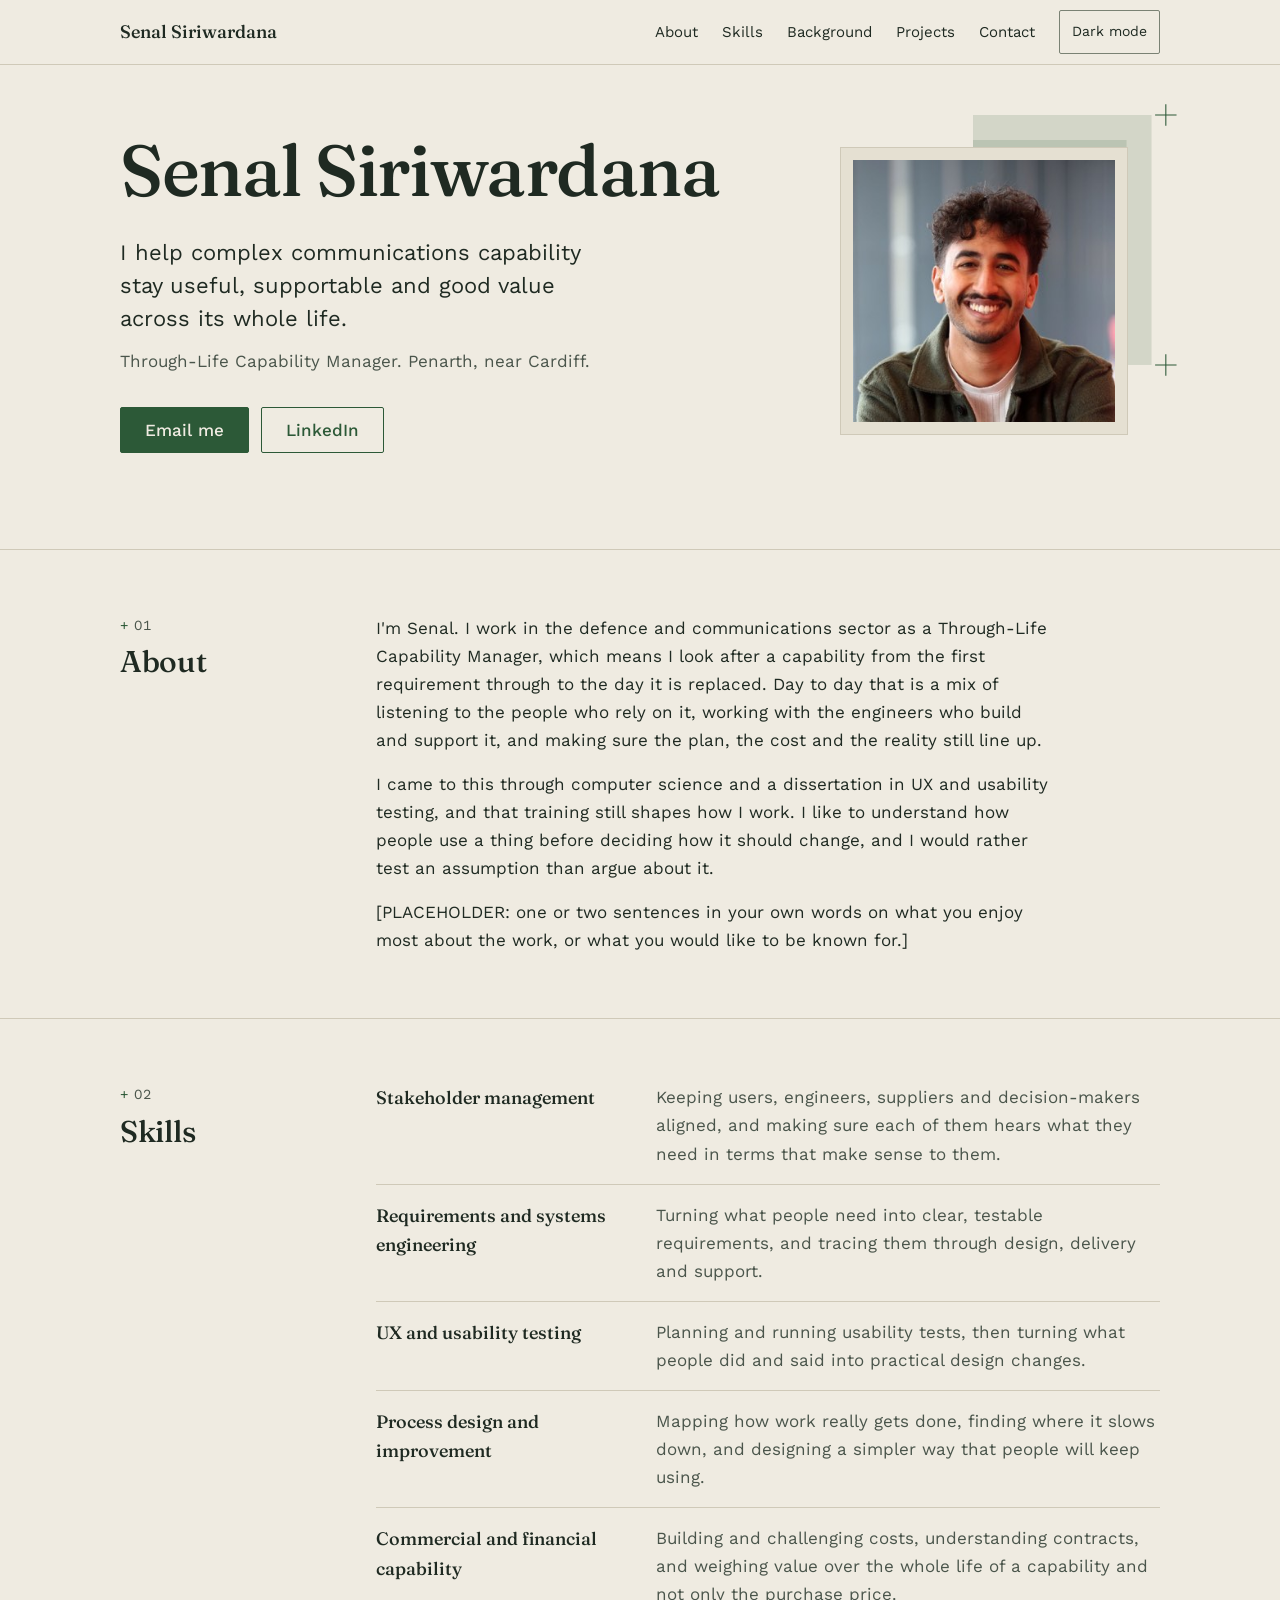
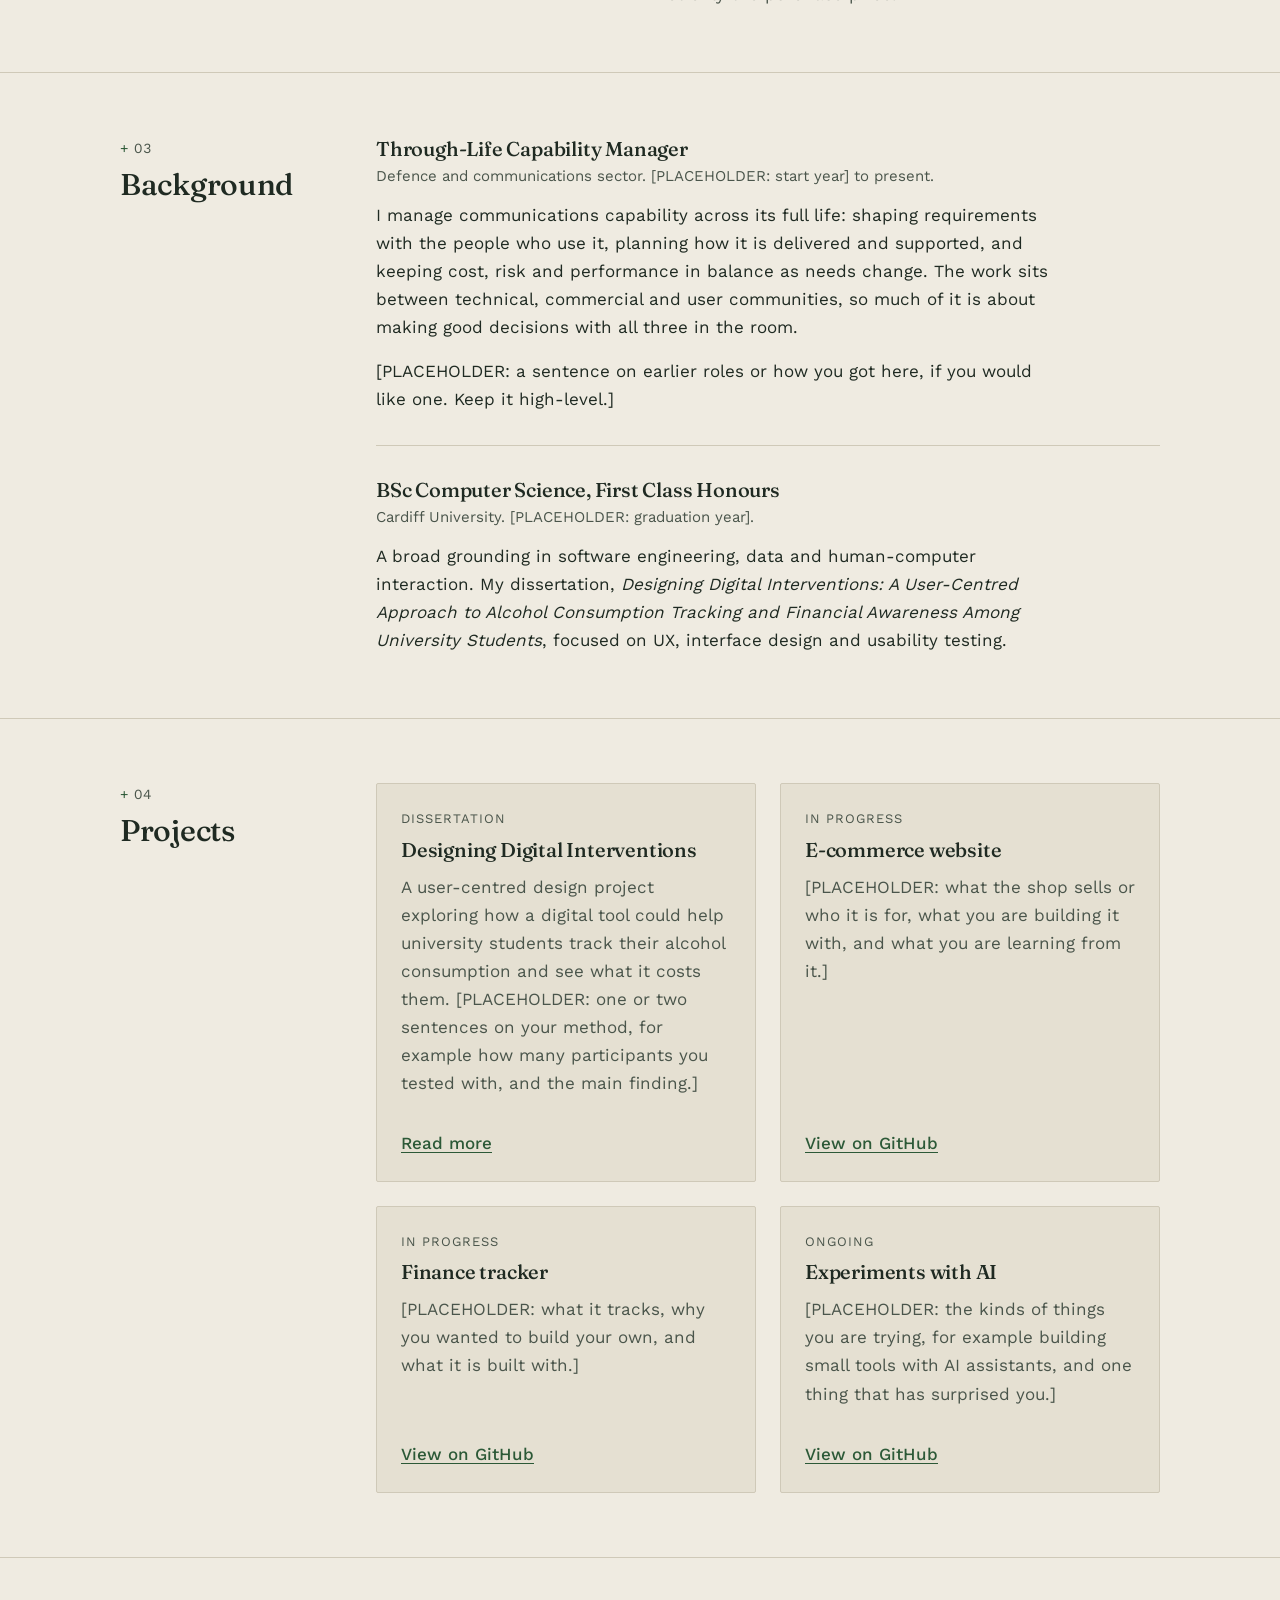
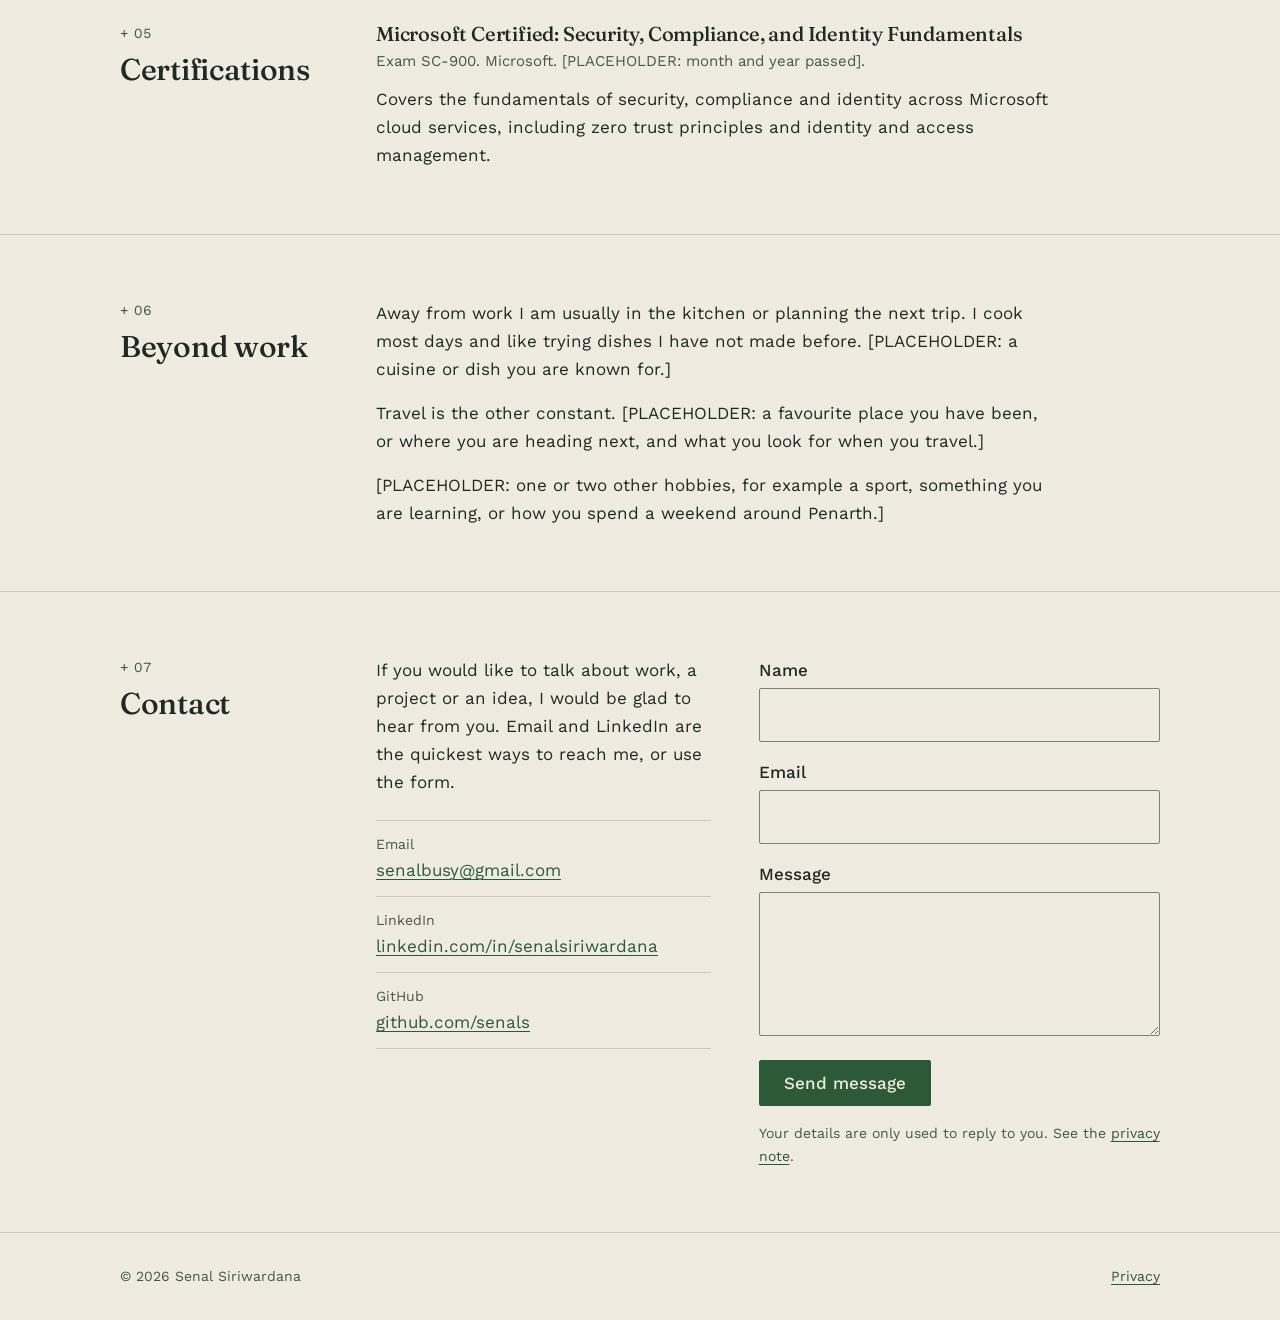
==== index.html @ 8f9eaebc "Build portfolio site Single-page site in plain HTML, CSS and vanilla JS: hero, about, skills, backgr" ====
<!doctype html>
<html lang="en-GB">
<head>
  <meta charset="utf-8">
  <meta name="viewport" content="width=device-width, initial-scale=1">

  <!-- CONTACT DETAILS (name, email, LinkedIn, GitHub) live in config.js. Edit them there. -->
  <script src="config.js" defer></script>
  <script src="theme.js"></script>

  <title>Senal Siriwardana | Capability manager, Cardiff</title>
  <meta name="description" content="Senal Siriwardana is a Through-Life Capability Manager based in Penarth, near Cardiff, with a background in computer science and UX research.">
  <link rel="canonical" href="https://senalsiriwardana.co.uk/">

  <!-- Social sharing -->
  <meta property="og:type" content="website">
  <meta property="og:site_name" content="Senal Siriwardana">
  <meta property="og:title" content="Senal Siriwardana">
  <meta property="og:description" content="Through-Life Capability Manager based in Penarth, near Cardiff, with a background in computer science and UX research.">
  <meta property="og:url" content="https://senalsiriwardana.co.uk/">
  <meta property="og:image" content="https://senalsiriwardana.co.uk/assets/img/og.png">
  <meta property="og:image:width" content="1200">
  <meta property="og:image:height" content="630">
  <meta property="og:image:alt" content="Senal Siriwardana, Through-Life Capability Manager, Penarth, Wales">
  <meta property="og:locale" content="en_GB">
  <meta name="twitter:card" content="summary_large_image">

  <link rel="icon" href="favicon.svg" type="image/svg+xml">
  <link rel="apple-touch-icon" href="assets/img/apple-touch-icon.png">
  <meta name="theme-color" content="#EFEBE1" media="(prefers-color-scheme: light)">
  <meta name="theme-color" content="#121A14" media="(prefers-color-scheme: dark)">

  <link rel="preload" href="assets/fonts/fraunces.woff2" as="font" type="font/woff2" crossorigin>
  <link rel="stylesheet" href="styles.css">

  <!-- ==========================================================
       ANALYTICS: GoatCounter (cookieless, no consent banner needed)
       To switch on: create a site at goatcounter.com, replace
       YOURCODE below with your code, then remove the comment
       markers around the script tag.

  <script data-goatcounter="https://YOURCODE.goatcounter.com/count" async src="https://gc.zgo.at/count.js"></script>

       ========================================================== -->
</head>
<body>
  <a class="skip-link" href="#main">Skip to content</a>

  <header class="site-header">
    <div class="wrap">
      <a class="wordmark" href="#top" data-site="name" data-site-text>Senal Siriwardana</a>
      <nav class="site-nav" aria-label="Main">
        <ul>
          <li><a href="#about">About</a></li>
          <li><a href="#skills">Skills</a></li>
          <li><a href="#background">Background</a></li>
          <li><a href="#projects">Projects</a></li>
          <li class="nav-keep"><a href="#contact">Contact</a></li>
        </ul>
        <button class="theme-toggle" type="button" data-theme-toggle hidden>Dark mode</button>
      </nav>
    </div>
  </header>

  <main id="main">

    <!-- ============ 1. HERO ============ -->
    <section class="hero" id="top">
      <div class="wrap">
        <div>
          <h1>Senal Siriwardana</h1>
          <p class="hero-lede">I help complex communications capability stay useful, supportable and good value across its whole life.</p>
          <p class="hero-place">Through-Life Capability Manager. Penarth, near Cardiff.</p>
          <div class="actions">
            <a class="button" href="mailto:senalbusy@gmail.com" data-site="email">Email me</a>
            <a class="button button-outline" href="https://www.linkedin.com/in/senalsiriwardana/" data-site="linkedin" rel="noopener">LinkedIn</a>
          </div>
        </div>

        <figure class="plate">
          <svg class="plate-art" viewBox="0 0 100 140" aria-hidden="true" focusable="false">
            <rect x="0" y="0" width="100" height="140" fill="currentColor" opacity=".14"/>
            <rect x="0" y="14" width="86" height="112" fill="currentColor" opacity=".14"/>
            <rect x="0" y="28" width="72" height="84" fill="currentColor" opacity=".14"/>
            <rect x="0" y="42" width="58" height="56" fill="currentColor" opacity=".14"/>
            <g stroke="currentColor" stroke-width="0.6" fill="none">
              <path d="M108 -6v12M102 0h12"/>
              <path d="M108 134v12M102 140h12"/>
            </g>
          </svg>
          <div class="plate-frame">
            <img
              src="assets/img/senal-640.jpg"
              srcset="assets/img/senal-320.jpg 320w, assets/img/senal-640.jpg 640w"
              sizes="(max-width: 44rem) 16rem, (max-width: 56rem) 36vw, 20rem"
              width="640" height="640"
              alt="Senal Siriwardana smiling, wearing a dark green jacket over a white top."
              fetchpriority="high">
          </div>
        </figure>
      </div>
    </section>

    <!-- ============ 2. ABOUT ============ -->
    <section class="section" id="about" aria-labelledby="about-title">
      <div class="wrap">
        <div>
          <span class="section-number" aria-hidden="true">01</span>
          <h2 id="about-title">About</h2>
        </div>
        <div>
          <p>I'm Senal. I work in the defence and communications sector as a Through-Life Capability Manager, which means I look after a capability from the first requirement through to the day it is replaced. Day to day that is a mix of listening to the people who rely on it, working with the engineers who build and support it, and making sure the plan, the cost and the reality still line up.</p>
          <p>I came to this through computer science and a dissertation in UX and usability testing, and that training still shapes how I work. I like to understand how people use a thing before deciding how it should change, and I would rather test an assumption than argue about it.</p>
          <p>[PLACEHOLDER: one or two sentences in your own words on what you enjoy most about the work, or what you would like to be known for.]</p>
        </div>
      </div>
    </section>

    <!-- ============ 3. SKILLS ============ -->
    <section class="section" id="skills" aria-labelledby="skills-title">
      <div class="wrap">
        <div>
          <span class="section-number" aria-hidden="true">02</span>
          <h2 id="skills-title">Skills</h2>
        </div>
        <dl class="skills">
          <div>
            <dt>Stakeholder management</dt>
            <dd>Keeping users, engineers, suppliers and decision-makers aligned, and making sure each of them hears what they need in terms that make sense to them.</dd>
          </div>
          <div>
            <dt>Requirements and systems engineering</dt>
            <dd>Turning what people need into clear, testable requirements, and tracing them through design, delivery and support.</dd>
          </div>
          <div>
            <dt>UX and usability testing</dt>
            <dd>Planning and running usability tests, then turning what people did and said into practical design changes.</dd>
          </div>
          <div>
            <dt>Process design and improvement</dt>
            <dd>Mapping how work really gets done, finding where it slows down, and designing a simpler way that people will keep using.</dd>
          </div>
          <div>
            <dt>Commercial and financial capability</dt>
            <dd>Building and challenging costs, understanding contracts, and weighing value over the whole life of a capability and not only the purchase price.</dd>
          </div>
        </dl>
      </div>
    </section>

    <!-- ============ 4. BACKGROUND ============ -->
    <section class="section" id="background" aria-labelledby="background-title">
      <div class="wrap">
        <div>
          <span class="section-number" aria-hidden="true">03</span>
          <h2 id="background-title">Background</h2>
        </div>
        <div>
          <article class="entry">
            <h3>Through-Life Capability Manager</h3>
            <p class="entry-meta">Defence and communications sector. [PLACEHOLDER: start year] to present.</p>
            <p>I manage communications capability across its full life: shaping requirements with the people who use it, planning how it is delivered and supported, and keeping cost, risk and performance in balance as needs change. The work sits between technical, commercial and user communities, so much of it is about making good decisions with all three in the room.</p>
            <p>[PLACEHOLDER: a sentence on earlier roles or how you got here, if you would like one. Keep it high-level.]</p>
          </article>

          <article class="entry">
            <h3>BSc Computer Science, First Class Honours</h3>
            <p class="entry-meta">Cardiff University. [PLACEHOLDER: graduation year].</p>
            <p>A broad grounding in software engineering, data and human-computer interaction. My dissertation, <cite>Designing Digital Interventions: A User-Centred Approach to Alcohol Consumption Tracking and Financial Awareness Among University Students</cite>, focused on UX, interface design and usability testing.</p>
          </article>
        </div>
      </div>
    </section>

    <!-- ============ 5. PROJECTS ============ -->
    <!-- Each card has a link marked PLACEHOLDER LINK. Replace the href, or delete the <a> line if there is nothing to link to yet. -->
    <section class="section" id="projects" aria-labelledby="projects-title">
      <div class="wrap">
        <div>
          <span class="section-number" aria-hidden="true">04</span>
          <h2 id="projects-title">Projects</h2>
        </div>
        <ul class="cards">
          <li>
            <article class="card">
              <p class="card-status">Dissertation</p>
              <h3>Designing Digital Interventions</h3>
              <p>A user-centred design project exploring how a digital tool could help university students track their alcohol consumption and see what it costs them. [PLACEHOLDER: one or two sentences on your method, for example how many participants you tested with, and the main finding.]</p>
              <!-- PLACEHOLDER LINK: replace href with a link to the write-up or PDF -->
              <a class="card-link" href="https://github.com/senals" rel="noopener">Read more</a>
            </article>
          </li>
          <li>
            <article class="card">
              <p class="card-status">In progress</p>
              <h3>E-commerce website</h3>
              <p>[PLACEHOLDER: what the shop sells or who it is for, what you are building it with, and what you are learning from it.]</p>
              <!-- PLACEHOLDER LINK: replace href with the repo or live site -->
              <a class="card-link" href="https://github.com/senals" rel="noopener">View on GitHub</a>
            </article>
          </li>
          <li>
            <article class="card">
              <p class="card-status">In progress</p>
              <h3>Finance tracker</h3>
              <p>[PLACEHOLDER: what it tracks, why you wanted to build your own, and what it is built with.]</p>
              <!-- PLACEHOLDER LINK: replace href with the repo or live site -->
              <a class="card-link" href="https://github.com/senals" rel="noopener">View on GitHub</a>
            </article>
          </li>
          <li>
            <article class="card">
              <p class="card-status">Ongoing</p>
              <h3>Experiments with AI</h3>
              <p>[PLACEHOLDER: the kinds of things you are trying, for example building small tools with AI assistants, and one thing that has surprised you.]</p>
              <!-- PLACEHOLDER LINK: replace href with a repo or write-up -->
              <a class="card-link" href="https://github.com/senals" rel="noopener">View on GitHub</a>
            </article>
          </li>
        </ul>
      </div>
    </section>

    <!-- ============ 6. CERTIFICATIONS ============ -->
    <section class="section" id="certifications" aria-labelledby="certifications-title">
      <div class="wrap">
        <div>
          <span class="section-number" aria-hidden="true">05</span>
          <h2 id="certifications-title">Certifications</h2>
        </div>
        <div>
          <article class="entry">
            <h3>Microsoft Certified: Security, Compliance, and Identity Fundamentals</h3>
            <p class="entry-meta">Exam SC-900. Microsoft. [PLACEHOLDER: month and year passed].</p>
            <p>Covers the fundamentals of security, compliance and identity across Microsoft cloud services, including zero trust principles and identity and access management.</p>
            <!-- PLACEHOLDER: add your Microsoft Learn credential link here if you want one, for example:
            <p><a href="https://learn.microsoft.com/..." rel="noopener">Verify this credential</a></p> -->
          </article>
        </div>
      </div>
    </section>

    <!-- ============ 7. BEYOND WORK ============ -->
    <section class="section" id="beyond" aria-labelledby="beyond-title">
      <div class="wrap">
        <div>
          <span class="section-number" aria-hidden="true">06</span>
          <h2 id="beyond-title">Beyond work</h2>
        </div>
        <div>
          <p>Away from work I am usually in the kitchen or planning the next trip. I cook most days and like trying dishes I have not made before. [PLACEHOLDER: a cuisine or dish you are known for.]</p>
          <p>Travel is the other constant. [PLACEHOLDER: a favourite place you have been, or where you are heading next, and what you look for when you travel.]</p>
          <p>[PLACEHOLDER: one or two other hobbies, for example a sport, something you are learning, or how you spend a weekend around Penarth.]</p>
        </div>
      </div>
    </section>

    <!-- ============ 8. CONTACT ============ -->
    <section class="section" id="contact" aria-labelledby="contact-title">
      <div class="wrap">
        <div>
          <span class="section-number" aria-hidden="true">07</span>
          <h2 id="contact-title">Contact</h2>
        </div>
        <div class="contact-grid">
          <div>
            <p>If you would like to talk about work, a project or an idea, I would be glad to hear from you. Email and LinkedIn are the quickest ways to reach me, or use the form.</p>
            <ul class="contact-list">
              <li><span>Email</span> <a href="mailto:senalbusy@gmail.com" data-site="email" data-site-text>senalbusy@gmail.com</a></li>
              <li><span>LinkedIn</span> <a href="https://www.linkedin.com/in/senalsiriwardana/" data-site="linkedin" data-site-text rel="noopener">linkedin.com/in/senalsiriwardana</a></li>
              <li><span>GitHub</span> <a href="https://github.com/senals" data-site="github" data-site-text rel="noopener">github.com/senals</a></li>
            </ul>
          </div>

          <!-- Netlify Forms: Netlify detects this form at deploy time. Keep the name, data-netlify and honeypot attributes. -->
          <form name="contact" method="POST" action="/thank-you.html" data-netlify="true" netlify-honeypot="bot-field">
            <input type="hidden" name="form-name" value="contact">
            <p class="hp">
              <label>Leave this field empty: <input name="bot-field" tabindex="-1" autocomplete="off"></label>
            </p>
            <div class="field">
              <label for="name">Name</label>
              <input id="name" name="name" type="text" autocomplete="name" required maxlength="100">
            </div>
            <div class="field">
              <label for="email">Email</label>
              <input id="email" name="email" type="email" autocomplete="email" required maxlength="200">
            </div>
            <div class="field">
              <label for="message">Message</label>
              <textarea id="message" name="message" required maxlength="4000"></textarea>
            </div>
            <button class="button" type="submit">Send message</button>
            <p class="small form-note">Your details are only used to reply to you. See the <a href="privacy.html">privacy note</a>.</p>
          </form>
        </div>
      </div>
    </section>

  </main>

  <footer class="site-footer">
    <div class="wrap">
      <p class="small">&copy; <span data-year>2026</span> <span data-site="name" data-site-text>Senal Siriwardana</span></p>
      <p class="small"><a href="privacy.html">Privacy</a></p>
    </div>
  </footer>

  <script src="main.js" defer></script>
</body>
</html>
---- styles.css ----
/* ==========================================================
   Senal Siriwardana: portfolio styles
   Contents: fonts, tokens (colours, spacing), base, layout,
   header, hero, sections, components, footer, simple pages
   ========================================================== */

/* ---------- Fonts (self-hosted, no third-party requests) ---------- */
@font-face {
  font-family: "Fraunces";
  src: url("assets/fonts/fraunces.woff2") format("woff2");
  font-weight: 100 900;
  font-style: normal;
  font-display: swap;
}
@font-face {
  font-family: "Work Sans";
  src: url("assets/fonts/worksans.woff2") format("woff2");
  font-weight: 100 900;
  font-style: normal;
  font-display: swap;
}

/* ---------- Tokens ---------- */
:root {
  /* Light theme: warm paper and deep green */
  --bg: #EFEBE1;
  --surface: #E5E0D2;
  --text: #1F2A22;
  --muted: #4A554B;
  --accent: #2C5937;
  --on-accent: #EFEBE1;
  --rule: #CFC9B8;
  --field-border: #7A8274;

  --font-display: "Fraunces", Georgia, "Times New Roman", serif;
  --font-body: "Work Sans", system-ui, -apple-system, "Segoe UI", sans-serif;

  /* One spacing scale, used everywhere */
  --space-1: 0.25rem;
  --space-2: 0.5rem;
  --space-3: 0.75rem;
  --space-4: 1rem;
  --space-5: 1.5rem;
  --space-6: 2rem;
  --space-7: 3rem;
  --space-8: 4rem;
  --space-9: 6rem;

  --radius: 2px;
  --page: 68rem;
  color-scheme: light;
}

/* Dark theme: deep grass green and off-white */
:root[data-theme="dark"] {
  --bg: #121A14;
  --surface: #1A251D;
  --text: #E8E4D8;
  --muted: #A9B3A6;
  --accent: #9CC29A;
  --on-accent: #121A14;
  --rule: #2E3B31;
  --field-border: #6F7C70;
  color-scheme: dark;
}

/* Same dark values for visitors without JavaScript */
@media (prefers-color-scheme: dark) {
  :root:not([data-theme]) {
    --bg: #121A14;
    --surface: #1A251D;
    --text: #E8E4D8;
    --muted: #A9B3A6;
    --accent: #9CC29A;
    --on-accent: #121A14;
    --rule: #2E3B31;
    --field-border: #6F7C70;
    color-scheme: dark;
  }
}

/* ---------- Base ---------- */
*, *::before, *::after { box-sizing: border-box; }

html { scroll-behavior: smooth; -webkit-text-size-adjust: 100%; }
@media (prefers-reduced-motion: reduce) {
  html { scroll-behavior: auto; }
  * { transition: none !important; }
}

body {
  margin: 0;
  background: var(--bg);
  color: var(--text);
  font-family: var(--font-body);
  font-size: 1.0625rem;
  line-height: 1.65;
}

h1, h2, h3 {
  font-family: var(--font-display);
  font-weight: 500;
  line-height: 1.15;
  margin: 0;
  letter-spacing: -0.01em;
}
h1 { font-size: clamp(2.5rem, 7vw, 4.5rem); letter-spacing: -0.02em; }
h2 { font-size: clamp(1.5rem, 3vw, 1.875rem); }
h3 { font-size: 1.25rem; }

p { margin: 0 0 var(--space-4); max-width: 62ch; }
p:last-child { margin-bottom: 0; }

a { color: var(--accent); text-underline-offset: 0.2em; text-decoration-thickness: 1px; }
a:hover { text-decoration-thickness: 2px; }

:focus-visible {
  outline: 2px solid var(--accent);
  outline-offset: 3px;
  border-radius: var(--radius);
}

img { max-width: 100%; height: auto; display: block; }

.wrap {
  width: 100%;
  max-width: var(--page);
  margin: 0 auto;
  padding: 0 var(--space-5);
}

.skip-link {
  position: absolute;
  left: var(--space-4);
  top: -4rem;
  background: var(--accent);
  color: var(--on-accent);
  padding: var(--space-2) var(--space-4);
  z-index: 10;
}
.skip-link:focus { top: var(--space-4); }

.visually-hidden {
  position: absolute;
  width: 1px; height: 1px;
  overflow: hidden;
  clip-path: inset(50%);
  white-space: nowrap;
}

.small { font-size: 0.875rem; color: var(--muted); }

/* ---------- Header ---------- */
.site-header { border-bottom: 1px solid var(--rule); }
.site-header .wrap {
  display: flex;
  align-items: center;
  justify-content: space-between;
  gap: var(--space-5);
  min-height: 4rem;
}
.wordmark {
  font-family: var(--font-display);
  font-size: 1.125rem;
  font-weight: 500;
  color: var(--text);
  text-decoration: none;
  white-space: nowrap;
}
.wordmark:hover { text-decoration: underline; }

.site-nav { display: flex; align-items: center; gap: var(--space-5); }
.site-nav ul {
  display: flex;
  gap: var(--space-5);
  list-style: none;
  margin: 0;
  padding: 0;
}
.site-nav a {
  color: var(--text);
  text-decoration: none;
  font-size: 0.9375rem;
  padding: var(--space-2) 0;
  display: inline-block;
}
.site-nav a:hover { color: var(--accent); text-decoration: underline; }

.theme-toggle {
  font: inherit;
  font-size: 0.875rem;
  color: var(--text);
  background: transparent;
  border: 1px solid var(--field-border);
  border-radius: var(--radius);
  padding: var(--space-2) var(--space-3);
  min-height: 2.75rem;
  cursor: pointer;
  white-space: nowrap;
}
.theme-toggle:hover { background: var(--text); color: var(--bg); border-color: var(--text); }

@media (max-width: 46rem) {
  .site-nav li:not(.nav-keep) { display: none; }
}
@media (max-width: 26rem) {
  .site-header .wrap { gap: var(--space-3); }
  .site-nav { gap: var(--space-4); }
  .site-nav ul { display: none; }
}

/* ---------- Hero ---------- */
.hero { padding: var(--space-8) 0 var(--space-9); }
.hero .wrap {
  display: grid;
  grid-template-columns: minmax(0, 1fr) min(20rem, 36vw);
  gap: var(--space-8);
  align-items: center;
}
.hero-lede {
  font-size: clamp(1.125rem, 2.2vw, 1.375rem);
  line-height: 1.5;
  margin: var(--space-5) 0 var(--space-3);
  max-width: 34ch;
}
.hero-place { color: var(--muted); margin-bottom: var(--space-6); }

.actions { display: flex; flex-wrap: wrap; gap: var(--space-3); }

.button {
  display: inline-flex;
  align-items: center;
  justify-content: center;
  min-height: 2.75rem;
  padding: var(--space-2) var(--space-5);
  font: inherit;
  font-weight: 500;
  text-decoration: none;
  border-radius: var(--radius);
  border: 1px solid var(--accent);
  background: var(--accent);
  color: var(--on-accent);
  cursor: pointer;
}
.button:hover { background: var(--text); border-color: var(--text); color: var(--bg); text-decoration: none; }
.button:active { transform: translateY(1px); }
.button-outline { background: transparent; color: var(--accent); }

/* Photo plate: framed print with stepped rectangles behind it */
.plate {
  position: relative;
  isolation: isolate;
  margin: 0 var(--space-6) 0 0;
}
.plate-frame {
  background: var(--surface);
  border: 1px solid var(--rule);
  padding: var(--space-3);
}
.plate img { width: 100%; aspect-ratio: 1 / 1; object-fit: cover; }
.plate-art {
  position: absolute;
  z-index: -1;
  top: calc(-1 * var(--space-6));
  right: calc(-1 * var(--space-5));
  width: 62%;
  height: auto;
  color: var(--accent);
  overflow: visible;
}

@media (max-width: 44rem) {
  .hero { padding: var(--space-7) 0 var(--space-8); }
  .hero .wrap { grid-template-columns: 1fr; gap: var(--space-7); }
  .plate { order: -1; width: min(72%, 16rem); margin-top: var(--space-6); }
}

/* ---------- Sections ---------- */
.section { border-top: 1px solid var(--rule); padding: var(--space-8) 0; }
.section .wrap {
  display: grid;
  grid-template-columns: 13rem minmax(0, 1fr);
  gap: var(--space-6) var(--space-7);
}
.section-number {
  display: block;
  font-size: 0.875rem;
  color: var(--muted);
  font-variant-numeric: tabular-nums;
  letter-spacing: 0.08em;
  margin-bottom: var(--space-2);
}
.section-number::before { content: "+ "; color: var(--accent); }

@media (max-width: 52rem) {
  .section { padding: var(--space-7) 0; }
  .section .wrap { grid-template-columns: 1fr; gap: var(--space-5); }
}

/* Skills: ruled list */
.skills { margin: 0; }
.skills > div {
  display: grid;
  grid-template-columns: 16rem minmax(0, 1fr);
  gap: var(--space-2) var(--space-5);
  padding: var(--space-4) 0;
  border-bottom: 1px solid var(--rule);
}
.skills > div:first-child { padding-top: 0; }
.skills > div:last-child { border-bottom: 0; padding-bottom: 0; }
.skills dt { font-family: var(--font-display); font-size: 1.125rem; font-weight: 500; }
.skills dd { margin: 0; color: var(--muted); }
@media (max-width: 40rem) {
  .skills > div { grid-template-columns: 1fr; }
}

/* Background: entries */
.entry + .entry { margin-top: var(--space-6); padding-top: var(--space-6); border-top: 1px solid var(--rule); }
.entry-meta { color: var(--muted); font-size: 0.9375rem; margin: var(--space-1) 0 var(--space-3); }

/* Projects: cards */
.cards {
  display: grid;
  grid-template-columns: repeat(2, minmax(0, 1fr));
  gap: var(--space-5);
  list-style: none;
  margin: 0;
  padding: 0;
}
.card {
  display: flex;
  flex-direction: column;
  height: 100%;
  background: var(--surface);
  border: 1px solid var(--rule);
  border-radius: var(--radius);
  padding: var(--space-5);
}
.card-status {
  font-size: 0.8125rem;
  letter-spacing: 0.08em;
  text-transform: uppercase;
  color: var(--muted);
  margin-bottom: var(--space-2);
}
.card h3 { margin-bottom: var(--space-3); }
.card p { color: var(--muted); }
.card-link { margin-top: auto; padding-top: var(--space-4); font-weight: 500; }
@media (max-width: 40rem) {
  .cards { grid-template-columns: 1fr; }
}

/* Contact */
.contact-grid {
  display: grid;
  grid-template-columns: minmax(0, 1fr) minmax(0, 1.2fr);
  gap: var(--space-7);
}
.contact-list { list-style: none; margin: var(--space-5) 0 0; padding: 0; }
.contact-list li { padding: var(--space-3) 0; border-bottom: 1px solid var(--rule); }
.contact-list li:first-child { border-top: 1px solid var(--rule); }
.contact-list span { display: block; font-size: 0.875rem; color: var(--muted); }
.contact-list a { overflow-wrap: anywhere; }
@media (max-width: 52rem) {
  .contact-grid { grid-template-columns: 1fr; gap: var(--space-6); }
}

.field { margin-bottom: var(--space-4); }
.field label { display: block; font-weight: 500; margin-bottom: var(--space-1); }
.field input,
.field textarea {
  width: 100%;
  font: inherit;
  color: var(--text);
  background: var(--bg);
  border: 1px solid var(--field-border);
  border-radius: var(--radius);
  padding: var(--space-3);
}
.field textarea { min-height: 9rem; resize: vertical; }
.field input:focus-visible,
.field textarea:focus-visible { outline-offset: 0; border-color: var(--accent); }
.form-note { margin-top: var(--space-4); }
.hp { display: none; }

/* ---------- Footer ---------- */
.site-footer { border-top: 1px solid var(--rule); padding: var(--space-6) 0; }
.site-footer .wrap {
  display: flex;
  flex-wrap: wrap;
  justify-content: space-between;
  gap: var(--space-3) var(--space-5);
}
.site-footer p { margin: 0; }

/* ---------- Simple pages (privacy, thank you, 404) ---------- */
.page { padding: var(--space-8) 0 var(--space-9); }
.page .wrap { max-width: 44rem; }
.page h1 { font-size: clamp(2rem, 5vw, 3rem); margin-bottom: var(--space-5); }
.page h2 { margin: var(--space-7) 0 var(--space-3); }
.page ul { padding-left: var(--space-5); max-width: 62ch; }
.page li { margin-bottom: var(--space-2); }
.page .actions { margin-top: var(--space-6); }
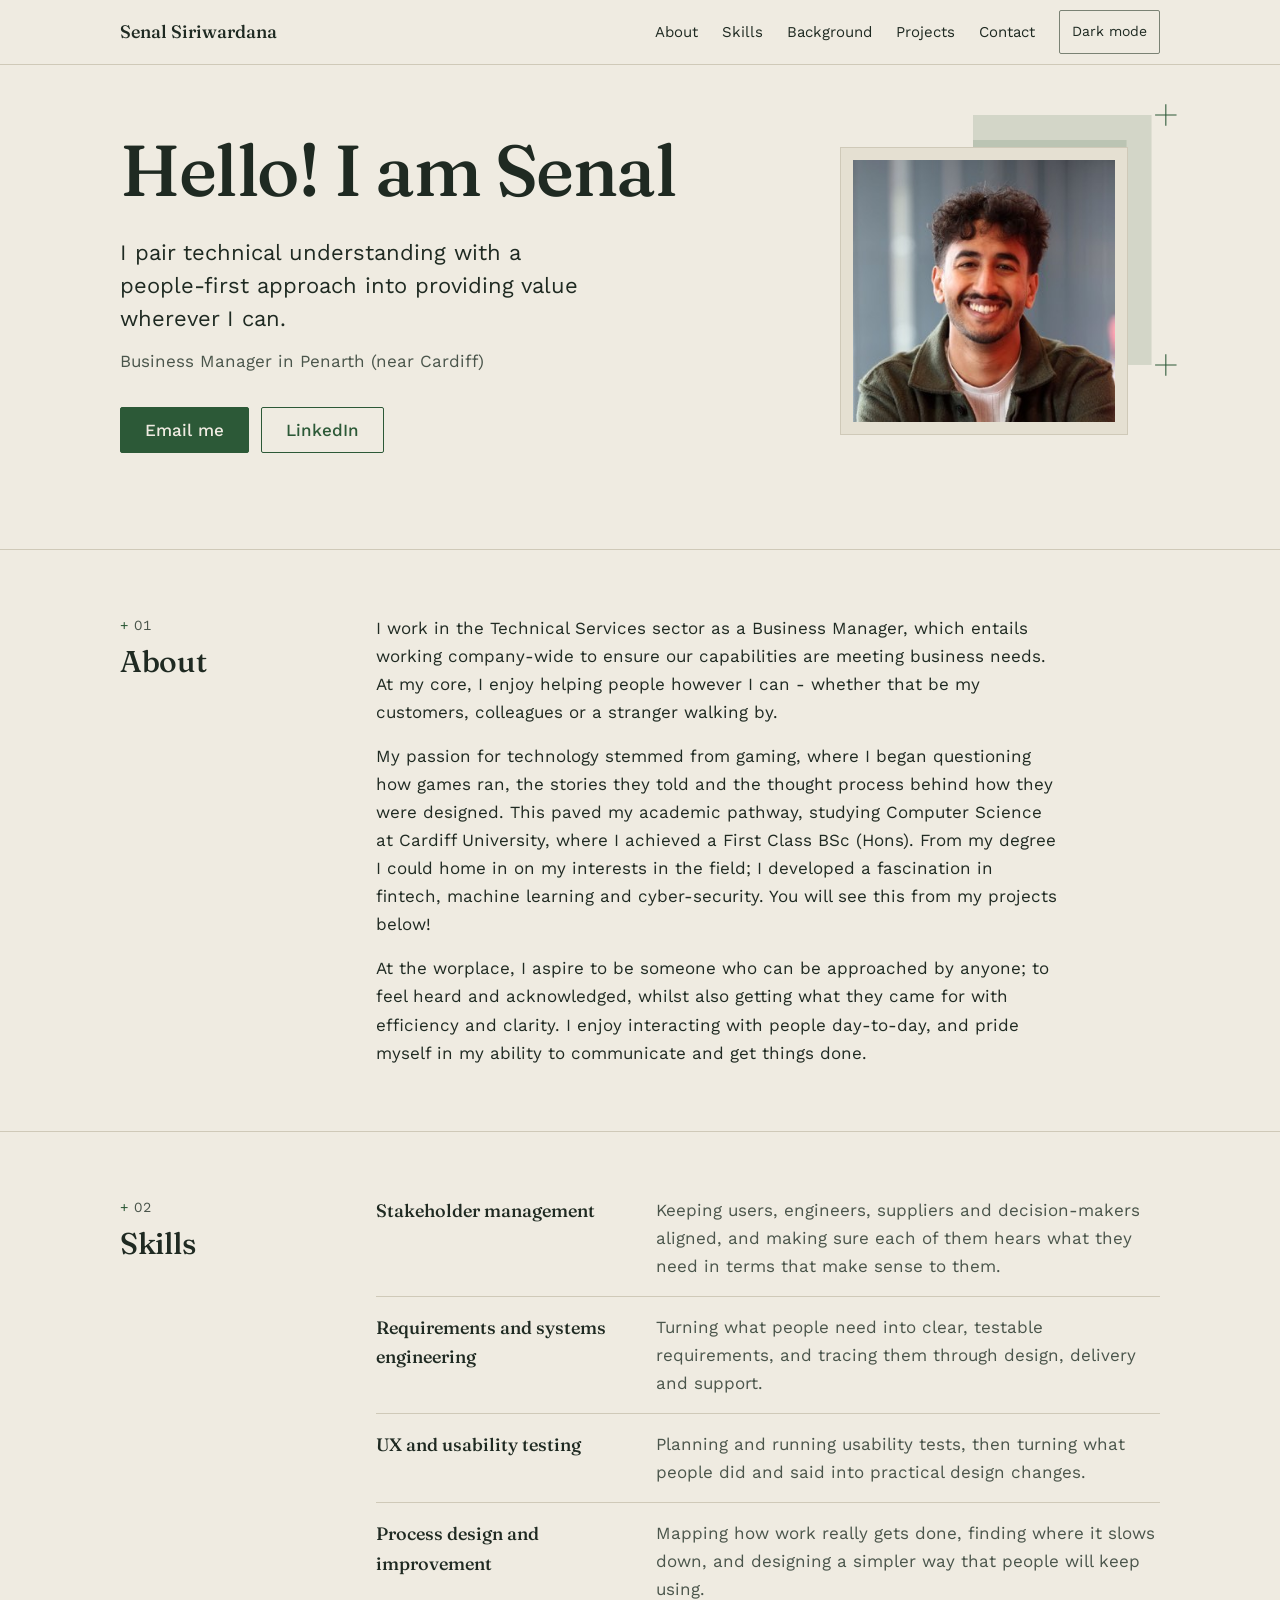
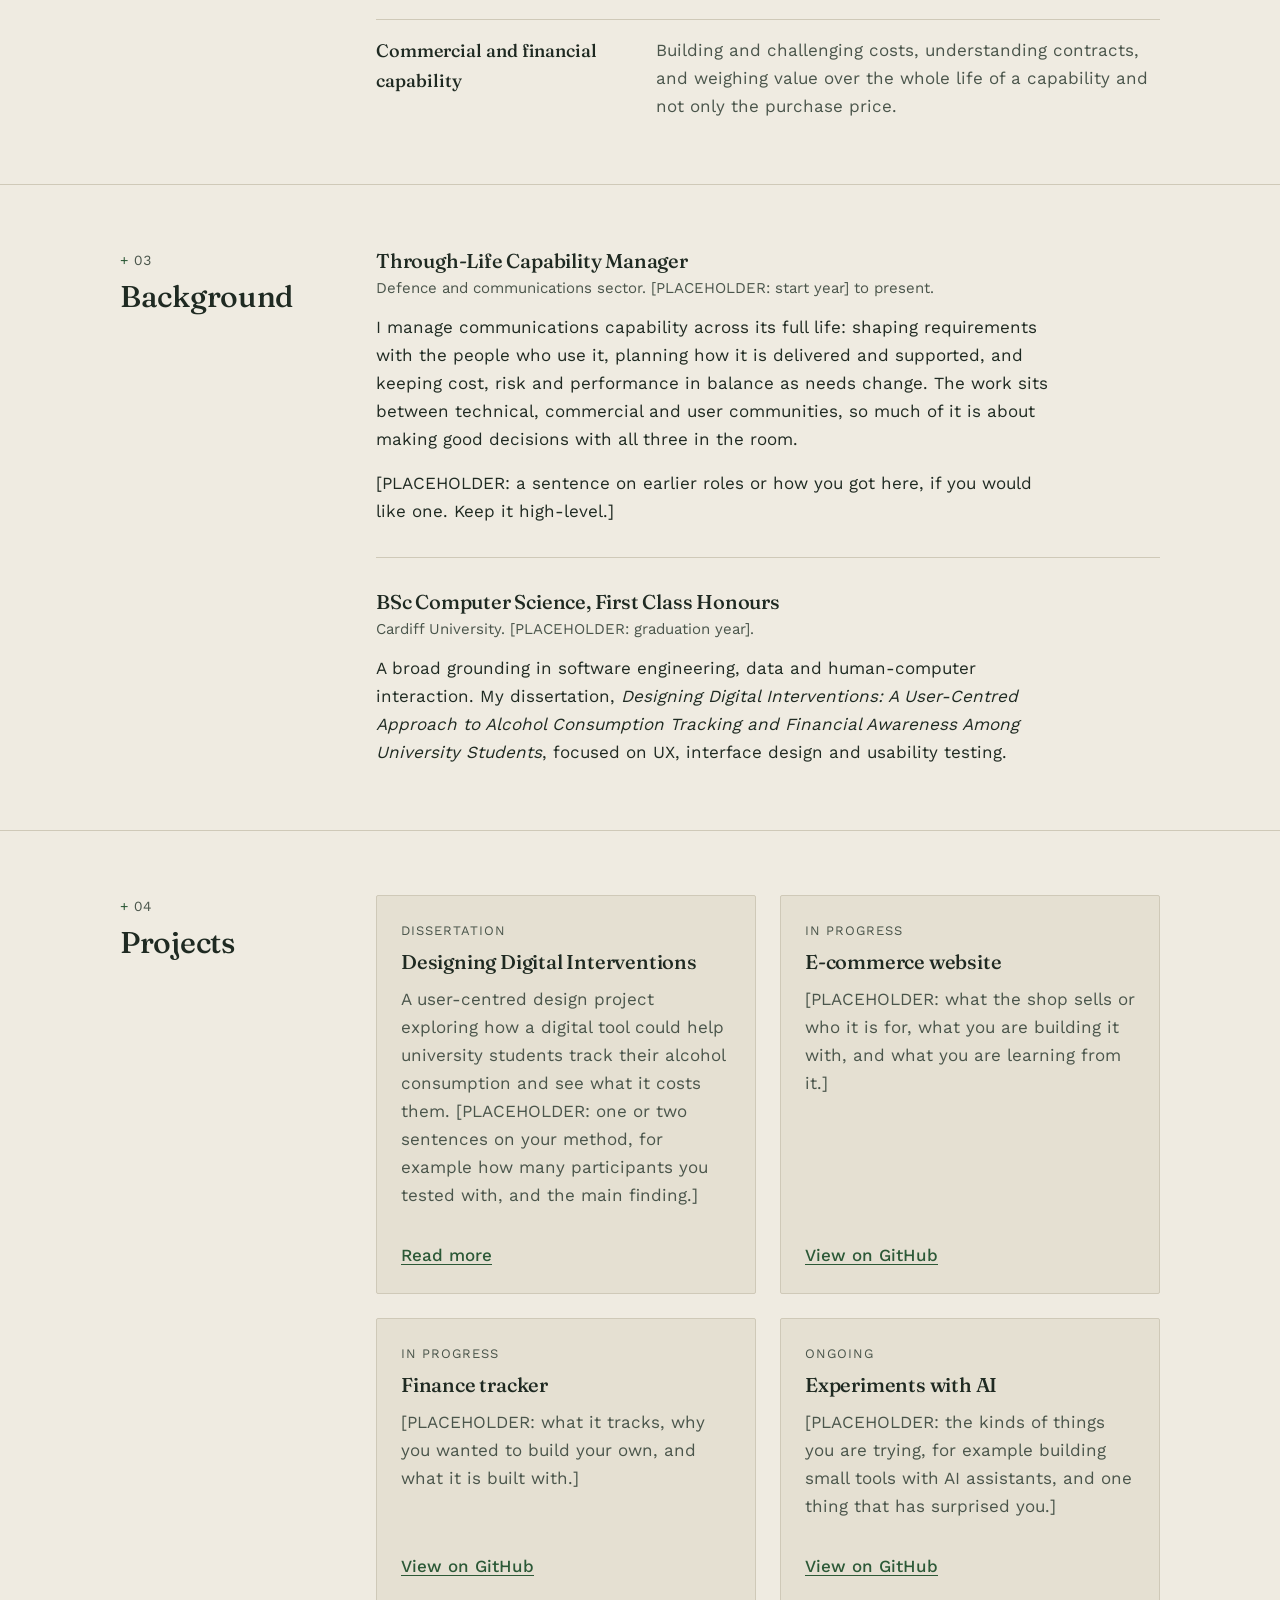
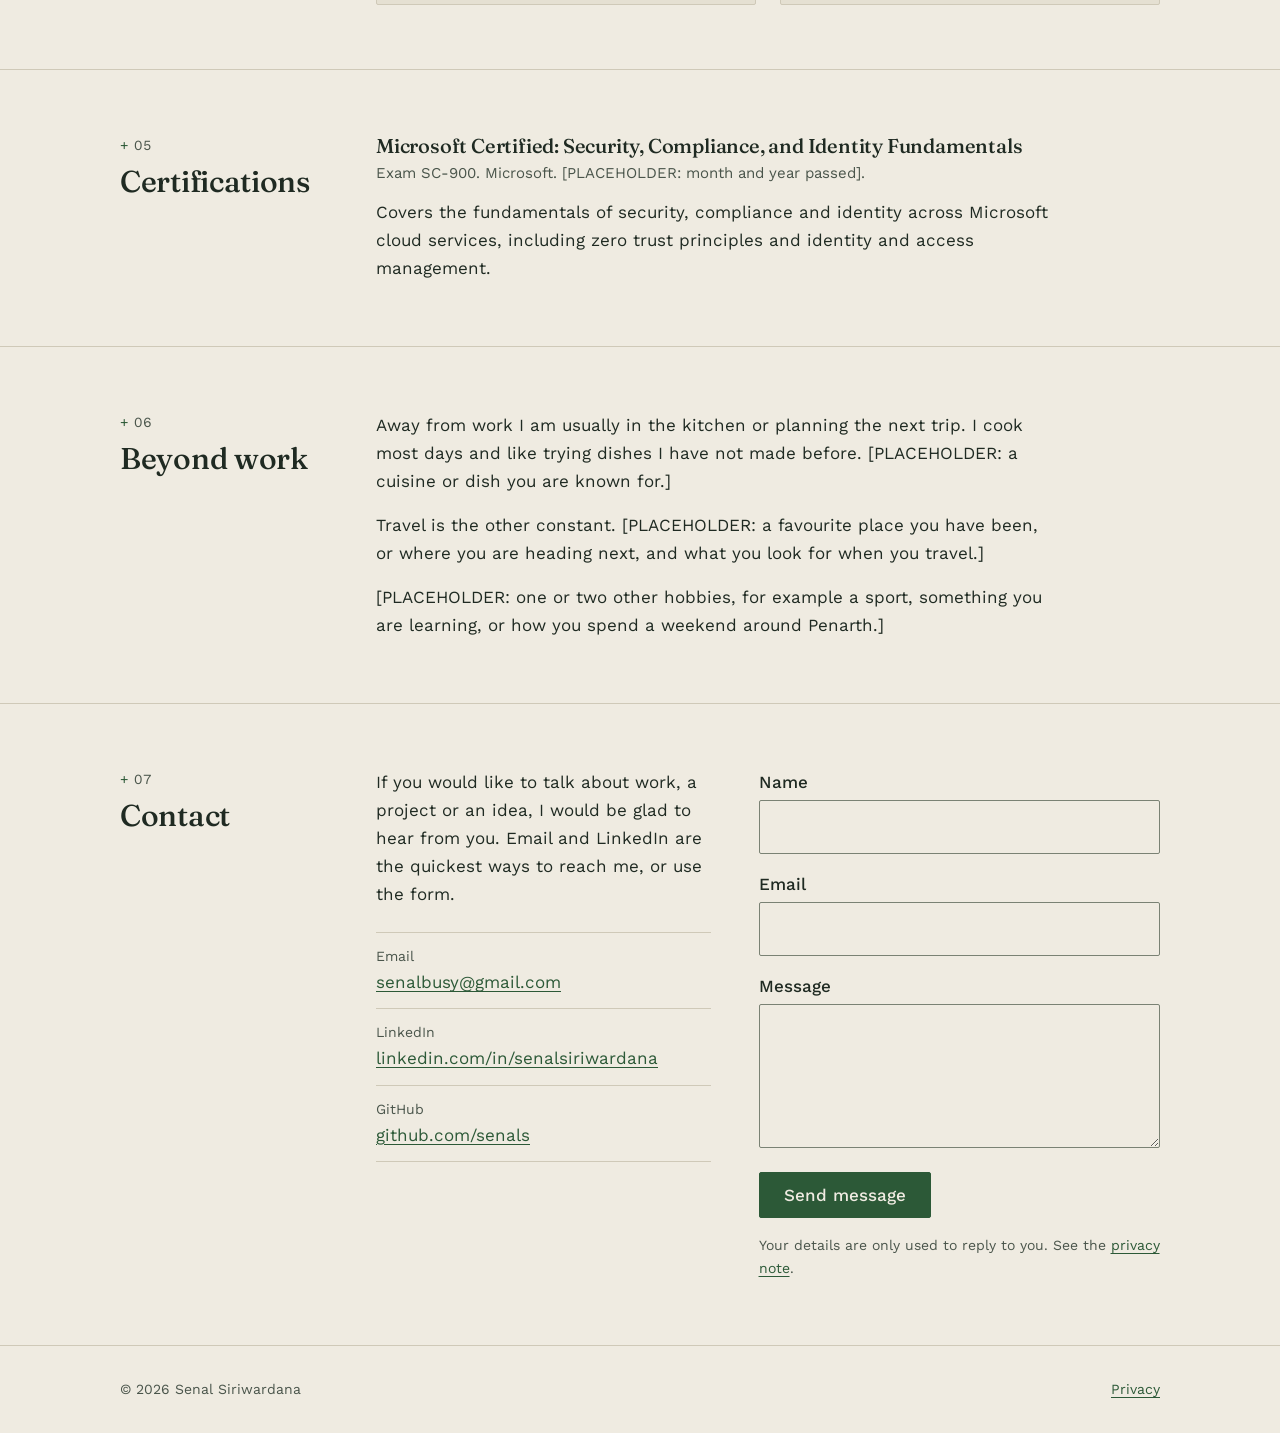
==== commit 6dbc81bd: "Initial commit" ====
--- a/index.html
+++ b/index.html
@@ -8,20 +8,20 @@
   <script src="config.js" defer></script>
   <script src="theme.js"></script>
 
-  <title>Senal Siriwardana | Capability manager, Cardiff</title>
-  <meta name="description" content="Senal Siriwardana is a Through-Life Capability Manager based in Penarth, near Cardiff, with a background in computer science and UX research.">
+  <title>Senal Siriwardana | Business manager, Cardiff</title>
+  <meta name="description" content="Senal Siriwardana is a Business Manager based in Penarth, near Cardiff, with a background in computer science and businesss.">
   <link rel="canonical" href="https://senalsiriwardana.co.uk/">
 
   <!-- Social sharing -->
   <meta property="og:type" content="website">
   <meta property="og:site_name" content="Senal Siriwardana">
   <meta property="og:title" content="Senal Siriwardana">
-  <meta property="og:description" content="Through-Life Capability Manager based in Penarth, near Cardiff, with a background in computer science and UX research.">
+  <meta property="og:description" content="Business Manager based in Penarth, near Cardiff, with a background in computer science and business.">
   <meta property="og:url" content="https://senalsiriwardana.co.uk/">
   <meta property="og:image" content="https://senalsiriwardana.co.uk/assets/img/og.png">
   <meta property="og:image:width" content="1200">
   <meta property="og:image:height" content="630">
-  <meta property="og:image:alt" content="Senal Siriwardana, Through-Life Capability Manager, Penarth, Wales">
+  <meta property="og:image:alt" content="Senal Siriwardana, Business Manager, Penarth, Wales">
   <meta property="og:locale" content="en_GB">
   <meta name="twitter:card" content="summary_large_image">
 
@@ -68,9 +68,9 @@
     <section class="hero" id="top">
       <div class="wrap">
         <div>
-          <h1>Senal Siriwardana</h1>
-          <p class="hero-lede">I help complex communications capability stay useful, supportable and good value across its whole life.</p>
-          <p class="hero-place">Through-Life Capability Manager. Penarth, near Cardiff.</p>
+          <h1>Hello! I am Senal</h1>
+          <p class="hero-lede">I pair technical understanding with a people-first approach into providing value wherever I can.</p>
+          <p class="hero-place">Business Manager in Penarth (near Cardiff)</p>
           <div class="actions">
             <a class="button" href="mailto:senalbusy@gmail.com" data-site="email">Email me</a>
             <a class="button button-outline" href="https://www.linkedin.com/in/senalsiriwardana/" data-site="linkedin" rel="noopener">LinkedIn</a>
@@ -109,9 +109,9 @@
           <h2 id="about-title">About</h2>
         </div>
         <div>
-          <p>I'm Senal. I work in the defence and communications sector as a Through-Life Capability Manager, which means I look after a capability from the first requirement through to the day it is replaced. Day to day that is a mix of listening to the people who rely on it, working with the engineers who build and support it, and making sure the plan, the cost and the reality still line up.</p>
-          <p>I came to this through computer science and a dissertation in UX and usability testing, and that training still shapes how I work. I like to understand how people use a thing before deciding how it should change, and I would rather test an assumption than argue about it.</p>
-          <p>[PLACEHOLDER: one or two sentences in your own words on what you enjoy most about the work, or what you would like to be known for.]</p>
+          <p>I work in the Technical Services sector as a Business Manager, which entails working company-wide to ensure our capabilities are meeting business needs. At my core, I enjoy helping people however I can - whether that be my customers, colleagues or a stranger walking by.</p>
+          <p>My passion for technology stemmed from gaming, where I began questioning how games ran, the stories they told and the thought process behind how they were designed. This paved my academic pathway, studying Computer Science at Cardiff University, where I achieved a First Class BSc (Hons). From my degree I could home in on my interests in the field; I developed a fascination in fintech, machine learning and cyber-security. You will see this from my projects below!</p>
+          <p>At the worplace, I aspire to be someone who can be approached by anyone; to feel heard and acknowledged, whilst also getting what they came for with efficiency and clarity. I enjoy interacting with people day-to-day, and pride myself in my ability to communicate and get things done.</p>
         </div>
       </div>
     </section>
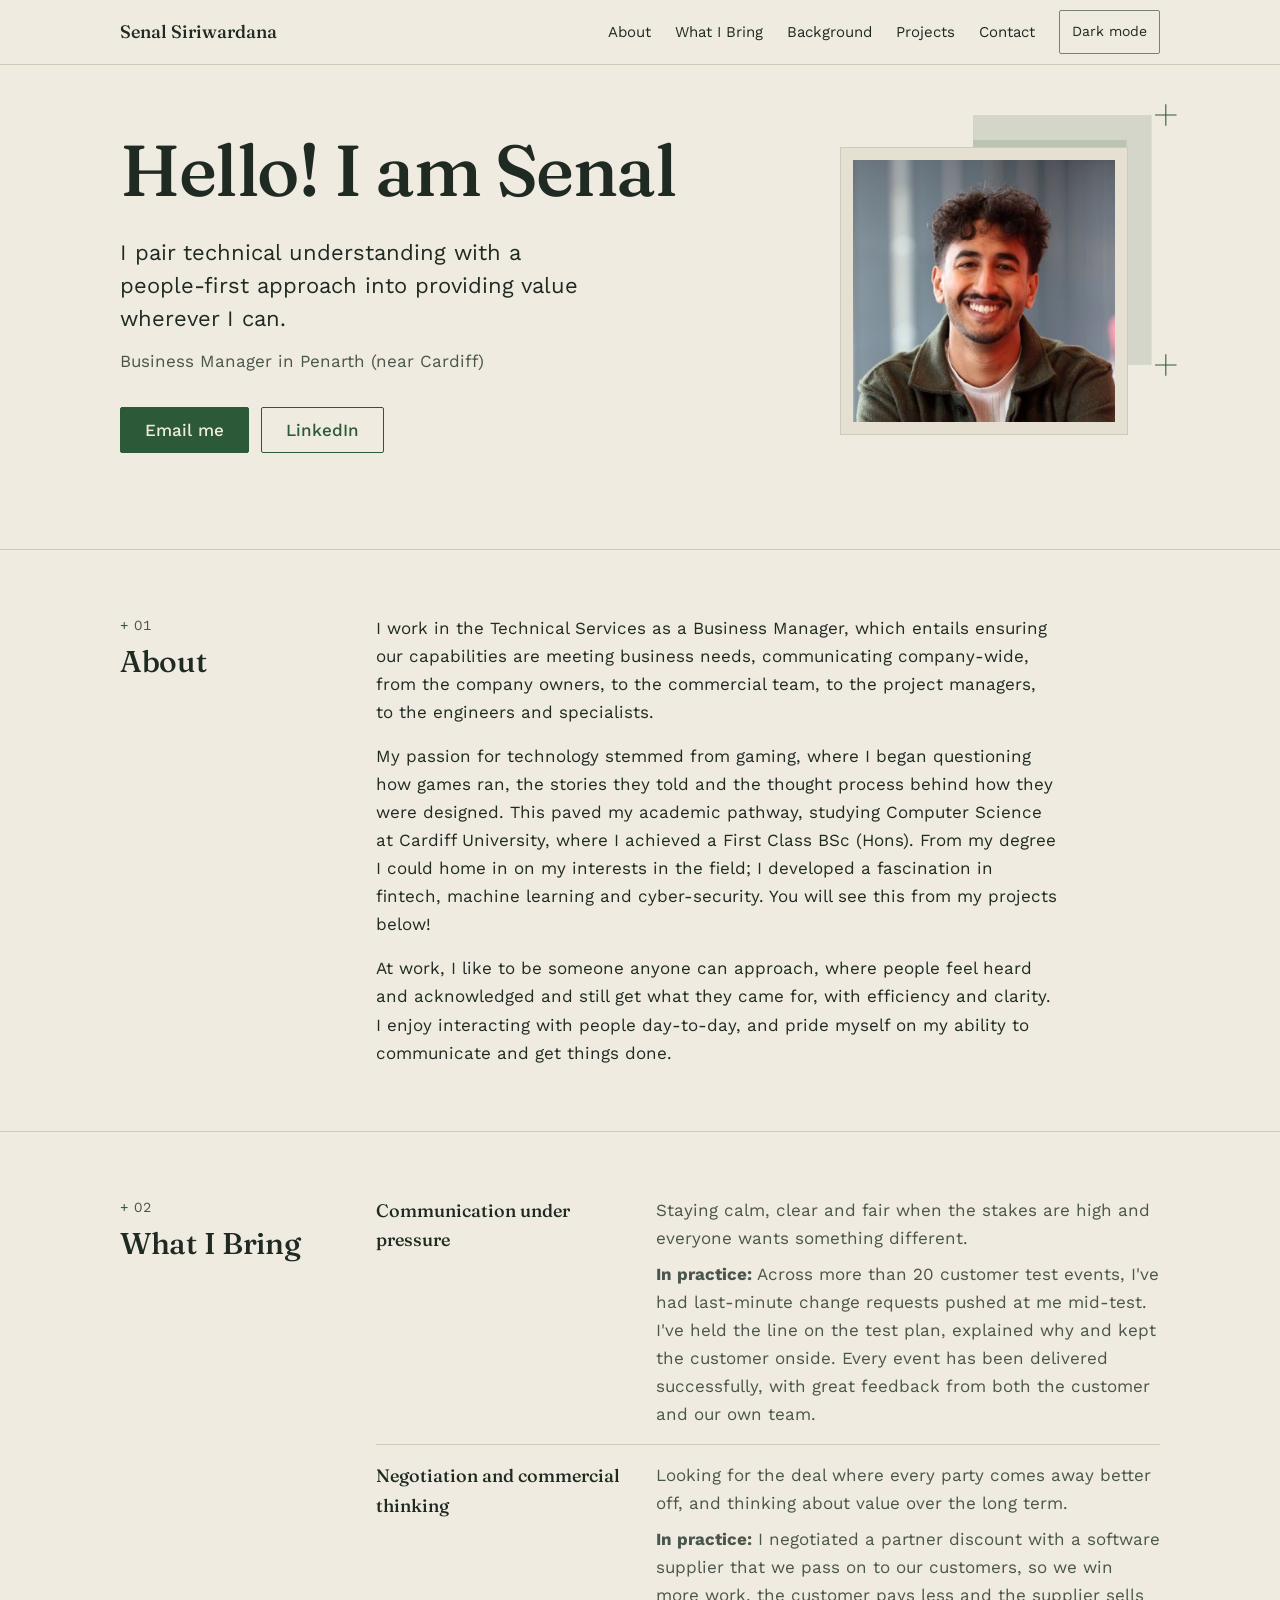
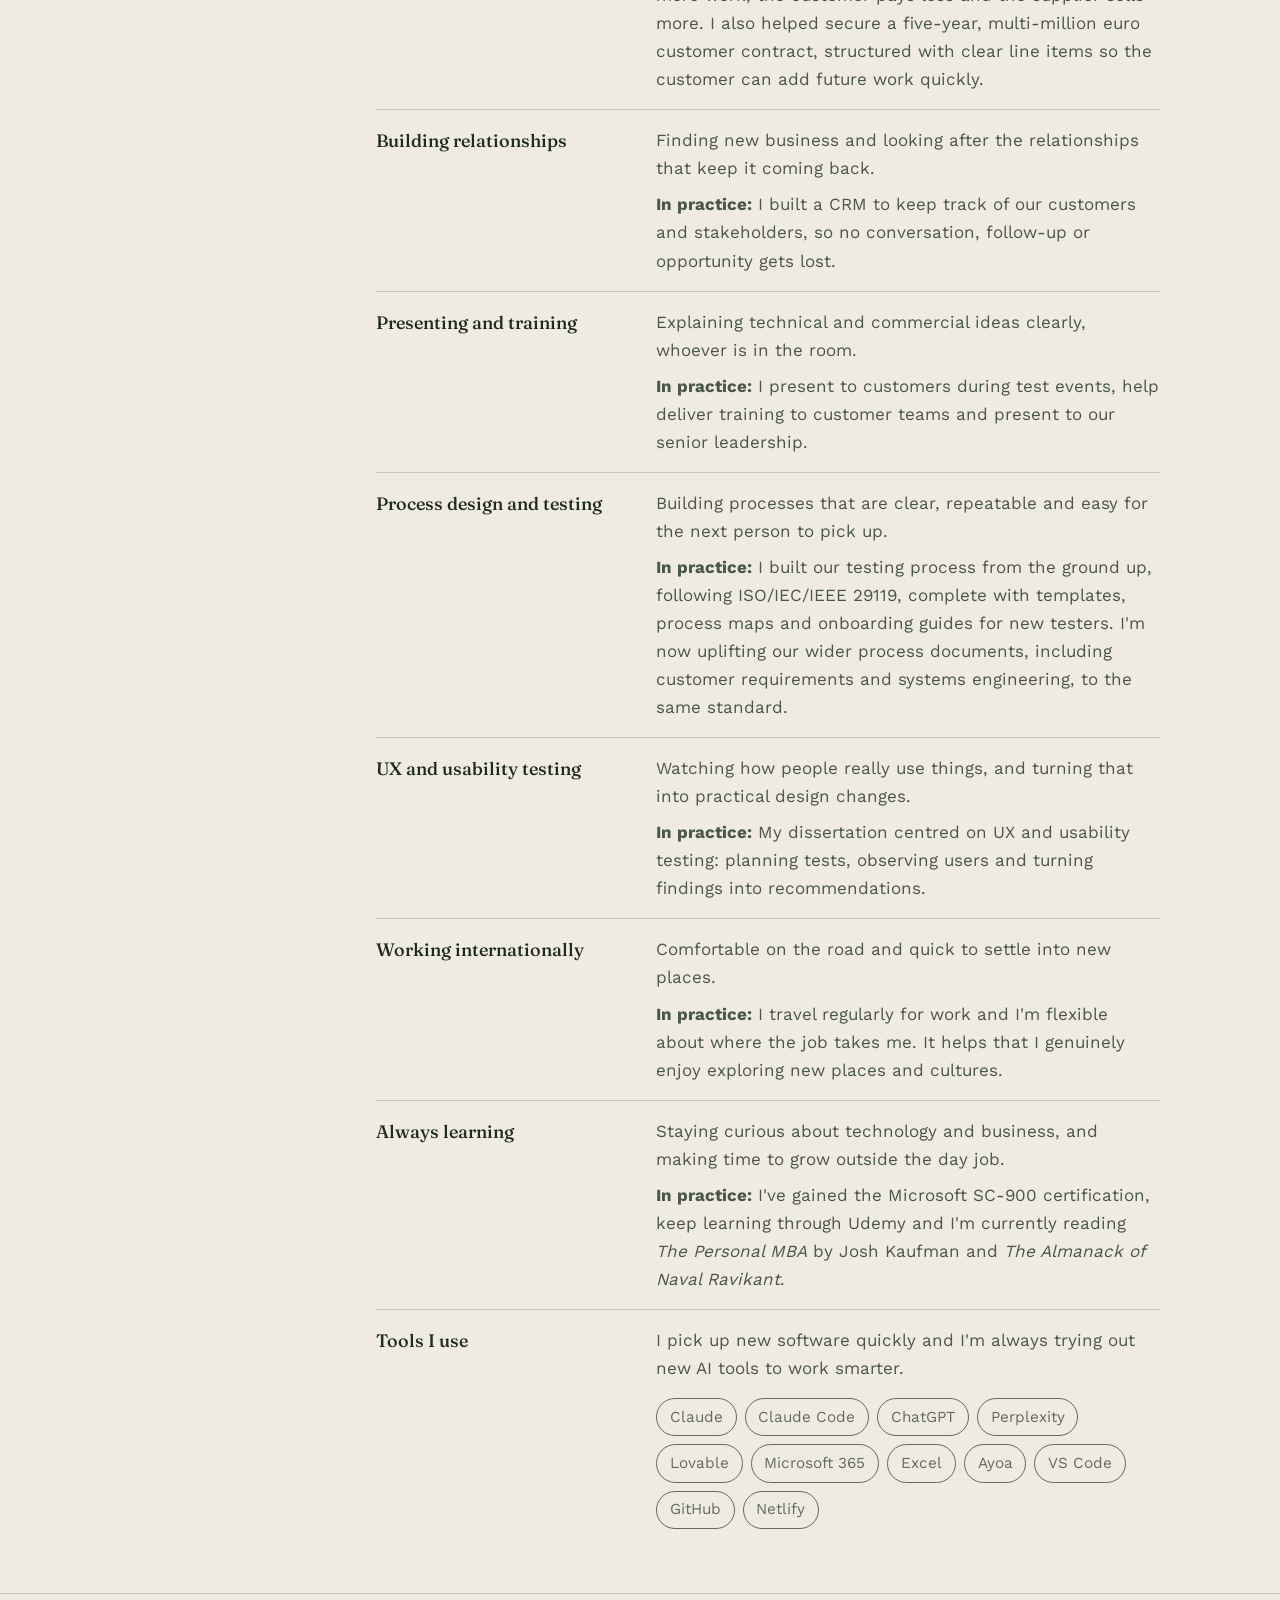
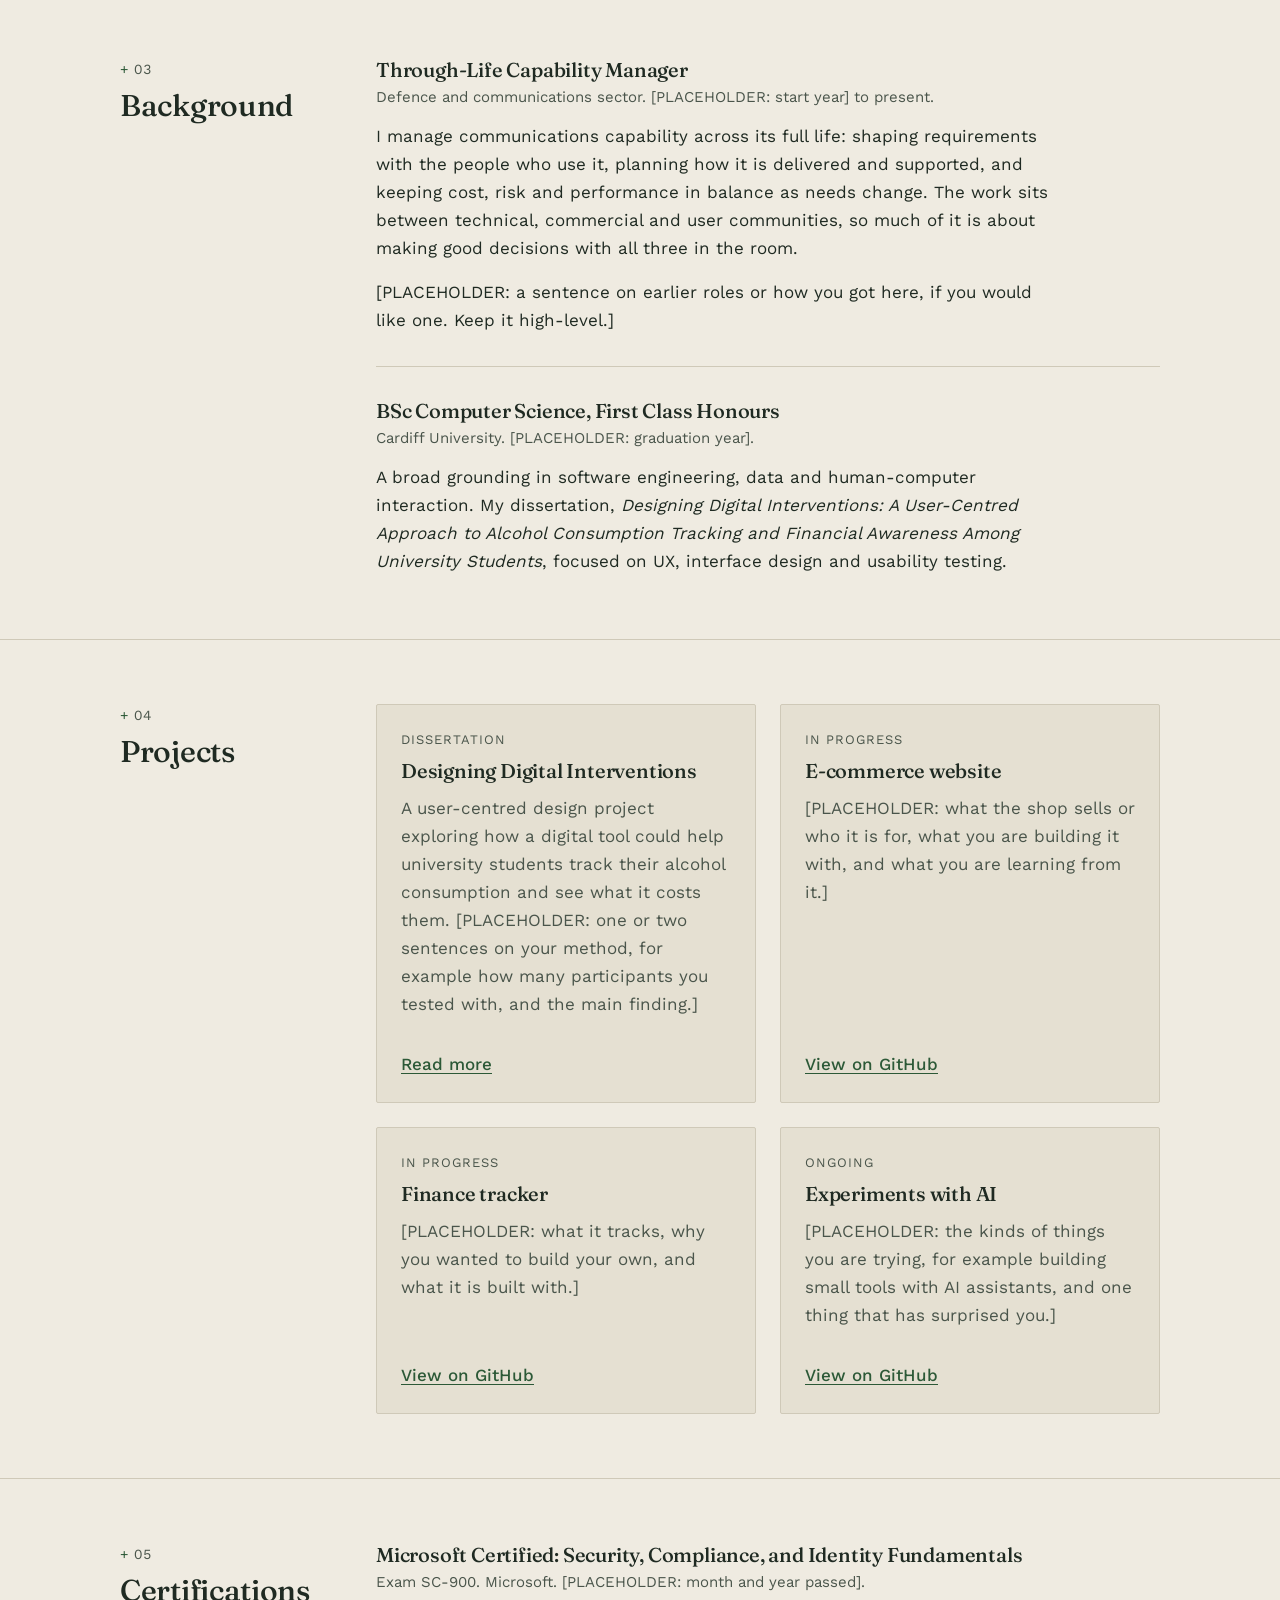
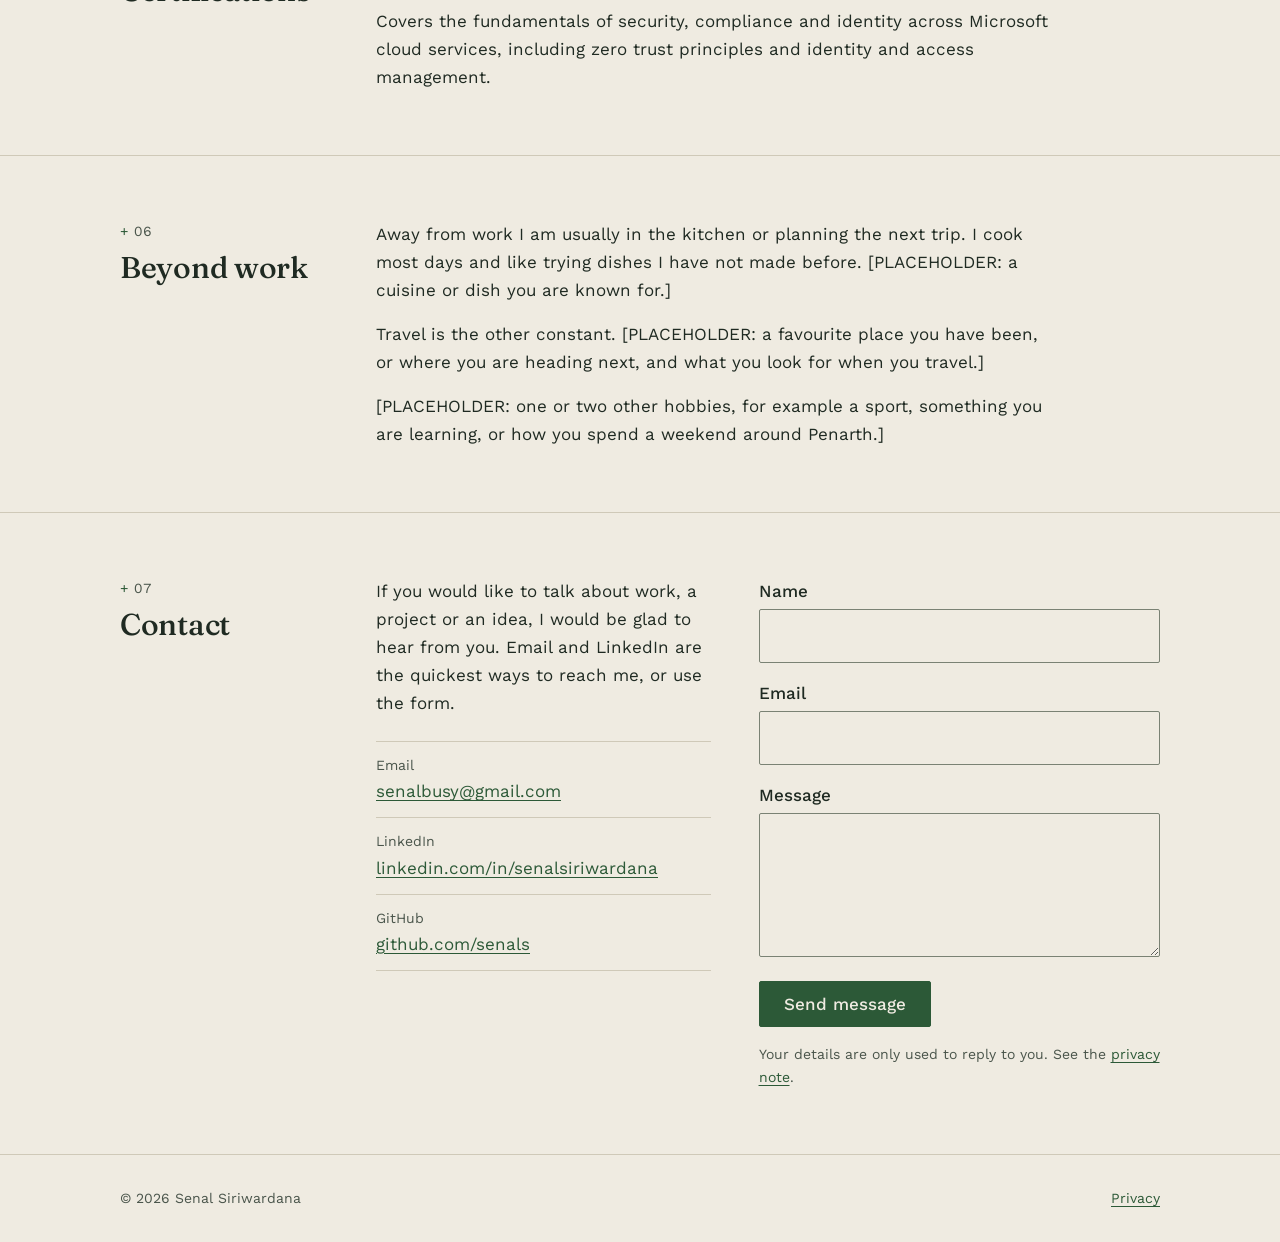
==== commit 5c64492a: "Minor changes in content" ====
--- a/index.html
+++ b/index.html
@@ -52,7 +52,7 @@
       <nav class="site-nav" aria-label="Main">
         <ul>
           <li><a href="#about">About</a></li>
-          <li><a href="#skills">Skills</a></li>
+          <li><a href="#skills">What I Bring</a></li>
           <li><a href="#background">Background</a></li>
           <li><a href="#projects">Projects</a></li>
           <li class="nav-keep"><a href="#contact">Contact</a></li>
@@ -109,44 +109,108 @@
           <h2 id="about-title">About</h2>
         </div>
         <div>
-          <p>I work in the Technical Services sector as a Business Manager, which entails working company-wide to ensure our capabilities are meeting business needs. At my core, I enjoy helping people however I can - whether that be my customers, colleagues or a stranger walking by.</p>
+          <p>I work in the Technical Services as a Business Manager, which entails ensuring our capabilities are meeting business needs, communicating company-wide, from the company owners, to the commercial team, to the project managers, to the engineers and specialists.</p>
           <p>My passion for technology stemmed from gaming, where I began questioning how games ran, the stories they told and the thought process behind how they were designed. This paved my academic pathway, studying Computer Science at Cardiff University, where I achieved a First Class BSc (Hons). From my degree I could home in on my interests in the field; I developed a fascination in fintech, machine learning and cyber-security. You will see this from my projects below!</p>
-          <p>At the worplace, I aspire to be someone who can be approached by anyone; to feel heard and acknowledged, whilst also getting what they came for with efficiency and clarity. I enjoy interacting with people day-to-day, and pride myself in my ability to communicate and get things done.</p>
-        </div>
-      </div>
-    </section>
-
-    <!-- ============ 3. SKILLS ============ -->
-    <section class="section" id="skills" aria-labelledby="skills-title">
-      <div class="wrap">
-        <div>
-          <span class="section-number" aria-hidden="true">02</span>
-          <h2 id="skills-title">Skills</h2>
-        </div>
-        <dl class="skills">
-          <div>
-            <dt>Stakeholder management</dt>
-            <dd>Keeping users, engineers, suppliers and decision-makers aligned, and making sure each of them hears what they need in terms that make sense to them.</dd>
-          </div>
-          <div>
-            <dt>Requirements and systems engineering</dt>
-            <dd>Turning what people need into clear, testable requirements, and tracing them through design, delivery and support.</dd>
-          </div>
-          <div>
-            <dt>UX and usability testing</dt>
-            <dd>Planning and running usability tests, then turning what people did and said into practical design changes.</dd>
-          </div>
-          <div>
-            <dt>Process design and improvement</dt>
-            <dd>Mapping how work really gets done, finding where it slows down, and designing a simpler way that people will keep using.</dd>
-          </div>
-          <div>
-            <dt>Commercial and financial capability</dt>
-            <dd>Building and challenging costs, understanding contracts, and weighing value over the whole life of a capability and not only the purchase price.</dd>
-          </div>
-        </dl>
-      </div>
-    </section>
+          <p>At work, I like to be someone anyone can approach, where people feel heard and acknowledged and still get what they came for, with efficiency and clarity. I enjoy interacting with people day-to-day, and pride myself on my ability to communicate and get things done.</p>
+      </div>
+    </section>
+
+  <!-- ============ 3. SKILLS ============ -->
+<section class="section" id="skills" aria-labelledby="skills-title">
+  <div class="wrap">
+    <div>
+      <span class="section-number" aria-hidden="true">02</span>
+      <h2 id="skills-title">What I Bring</h2>
+    </div>
+    <dl class="skills">
+
+      <div>
+        <dt>Communication under pressure</dt>
+        <dd>
+          Staying calm, clear and fair when the stakes are high and everyone wants something different.
+          <span class="example"><strong>In practice:</strong> Across more than 20 customer test events, I've had last-minute change requests pushed at me mid-test. I've held the line on the test plan, explained why and kept the customer onside. Every event has been delivered successfully, with great feedback from both the customer and our own team.</span>
+        </dd>
+      </div>
+
+      <div>
+        <dt>Negotiation and commercial thinking</dt>
+        <dd>
+          Looking for the deal where every party comes away better off, and thinking about value over the long term.
+          <span class="example"><strong>In practice:</strong> I negotiated a partner discount with a software supplier that we pass on to our customers, so we win more work, the customer pays less and the supplier sells more. I also helped secure a five-year, multi-million euro customer contract, structured with clear line items so the customer can add future work quickly.</span>
+        </dd>
+      </div>
+
+      <div>
+        <dt>Building relationships</dt>
+        <dd>
+          Finding new business and looking after the relationships that keep it coming back.
+          <span class="example"><strong>In practice:</strong> I built a CRM to keep track of our customers and stakeholders, so no conversation, follow-up or opportunity gets lost.</span>
+        </dd>
+      </div>
+
+      <div>
+        <dt>Presenting and training</dt>
+        <dd>
+          Explaining technical and commercial ideas clearly, whoever is in the room.
+          <span class="example"><strong>In practice:</strong> I present to customers during test events, help deliver training to customer teams and present to our senior leadership.</span>
+        </dd>
+      </div>
+
+      <div>
+        <dt>Process design and testing</dt>
+        <dd>
+          Building processes that are clear, repeatable and easy for the next person to pick up.
+          <span class="example"><strong>In practice:</strong> I built our testing process from the ground up, following ISO/IEC/IEEE 29119, complete with templates, process maps and onboarding guides for new testers. I'm now uplifting our wider process documents, including customer requirements and systems engineering, to the same standard.</span>
+        </dd>
+      </div>
+
+      <div>
+        <dt>UX and usability testing</dt>
+        <dd>
+          Watching how people really use things, and turning that into practical design changes.
+          <span class="example"><strong>In practice:</strong> My dissertation centred on UX and usability testing: planning tests, observing users and turning findings into recommendations.</span>
+        </dd>
+      </div>
+
+      <div>
+        <dt>Working internationally</dt>
+        <dd>
+          Comfortable on the road and quick to settle into new places.
+          <span class="example"><strong>In practice:</strong> I travel regularly for work and I'm flexible about where the job takes me. It helps that I genuinely enjoy exploring new places and cultures.</span>
+        </dd>
+      </div>
+
+      <div>
+        <dt>Always learning</dt>
+        <dd>
+          Staying curious about technology and business, and making time to grow outside the day job.
+          <span class="example"><strong>In practice:</strong> I've gained the Microsoft SC-900 certification, keep learning through Udemy and I'm currently reading <em>The Personal MBA</em> by Josh Kaufman and <em>The Almanack of Naval Ravikant</em>.</span>
+        </dd>
+      </div>
+
+      <div>
+        <dt>Tools I use</dt>
+        <dd>
+          I pick up new software quickly and I'm always trying out new AI tools to work smarter.
+          <ul class="tool-tags">
+            <li>Claude</li>
+            <li>Claude Code</li>
+            <li>ChatGPT</li>
+            <li>Perplexity</li>
+            <li>Lovable</li>
+            <li>Microsoft 365</li>
+            <li>Excel</li>
+            <li>Ayoa</li>
+            <li>VS Code</li>
+            <li>GitHub</li>
+            <li>Netlify</li>
+          </ul>
+        </dd>
+      </div>
+
+    </dl>
+  </div>
+</section>
 
     <!-- ============ 4. BACKGROUND ============ -->
     <section class="section" id="background" aria-labelledby="background-title">
--- a/styles.css
+++ b/styles.css
@@ -310,8 +310,29 @@
 .skills > div:last-child { border-bottom: 0; padding-bottom: 0; }
 .skills dt { font-family: var(--font-display); font-size: 1.125rem; font-weight: 500; }
 .skills dd { margin: 0; color: var(--muted); }
+/* "In practice" sits on its own line beneath the skill description */
+.skills .example { display: block; margin-top: var(--space-2); }
 @media (max-width: 40rem) {
   .skills > div { grid-template-columns: 1fr; }
+}
+
+/* Skills: tools I use */
+.tools { margin-top: 2.5rem; }
+.tools h3 { margin-bottom: 0.5rem; }
+.tool-tags {
+  list-style: none;
+  padding: 0;
+  margin: 1rem 0 0;
+  display: flex;
+  flex-wrap: wrap;
+  gap: 0.5rem;
+}
+.tool-tags li {
+  padding: 0.35rem 0.8rem;
+  border: 1px solid currentColor;
+  border-radius: 999px;
+  font-size: 0.9em;
+  opacity: 0.85;
 }
 
 /* Background: entries */
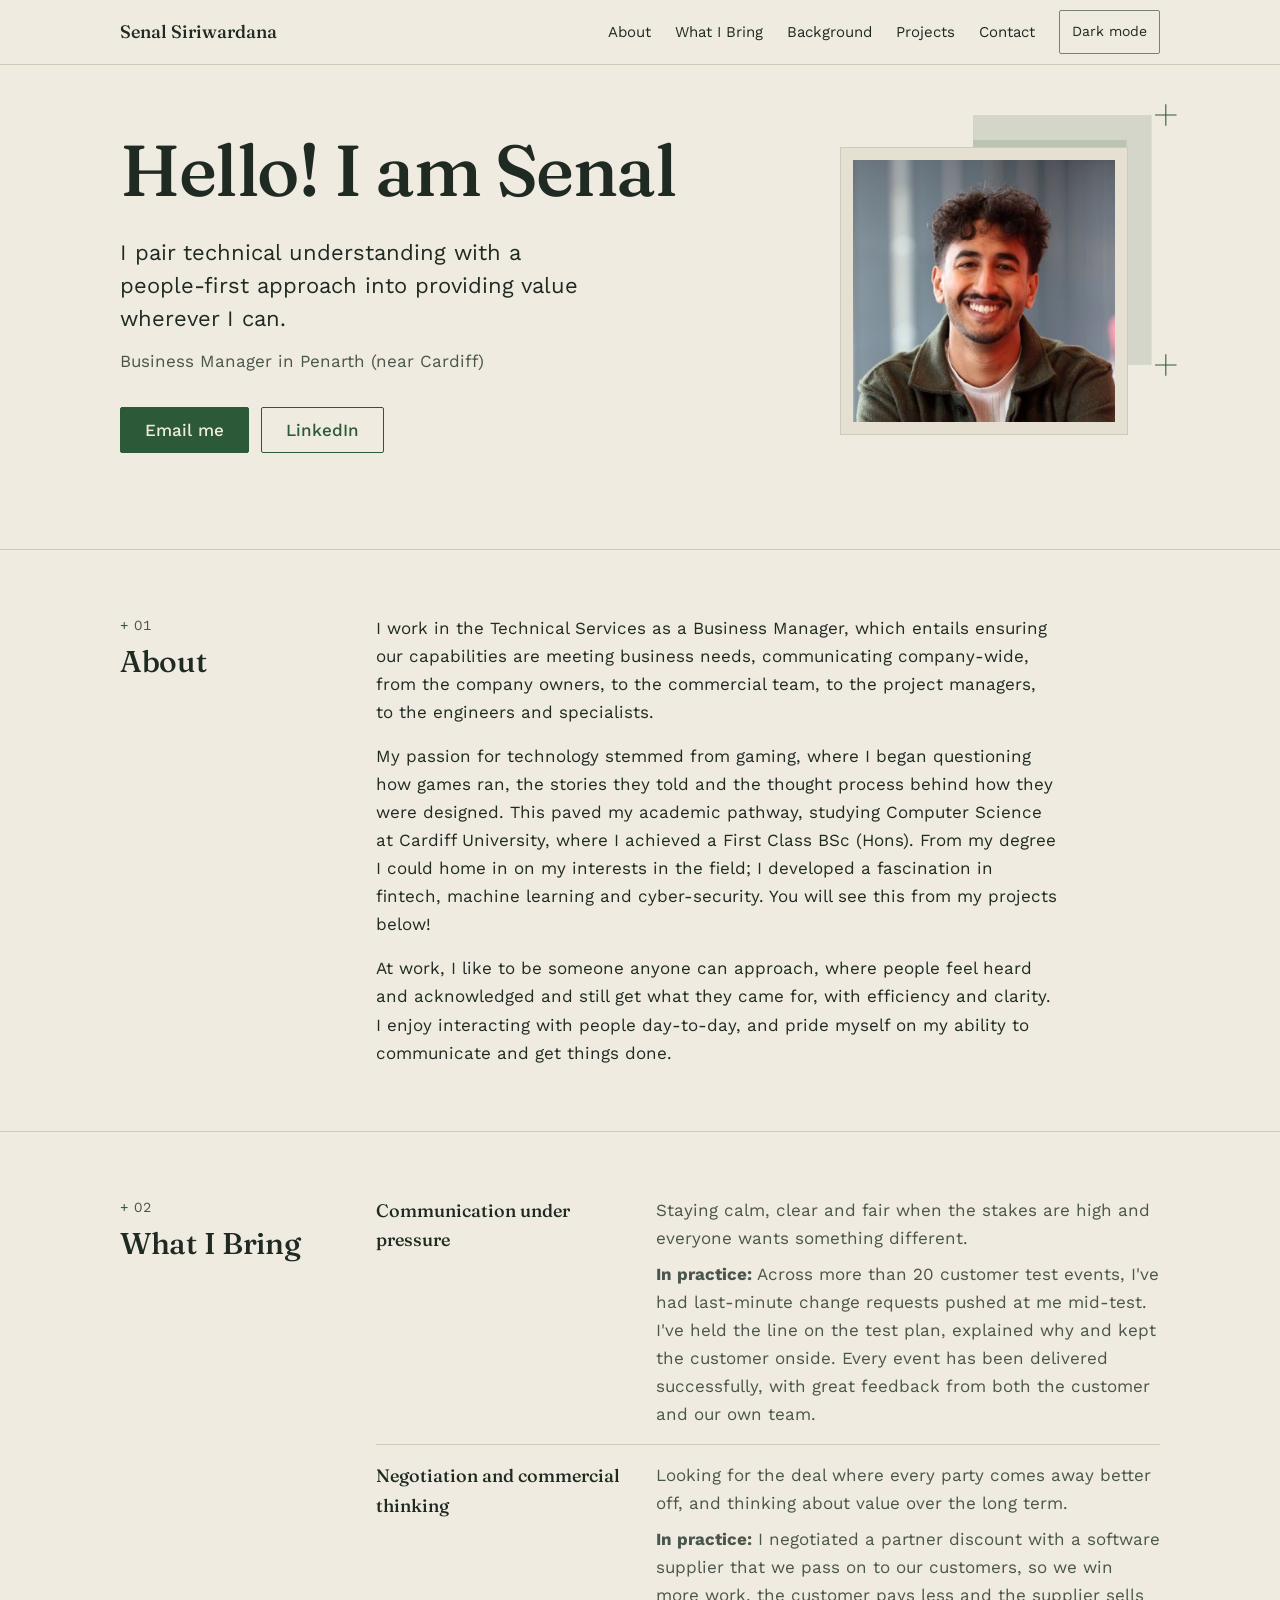
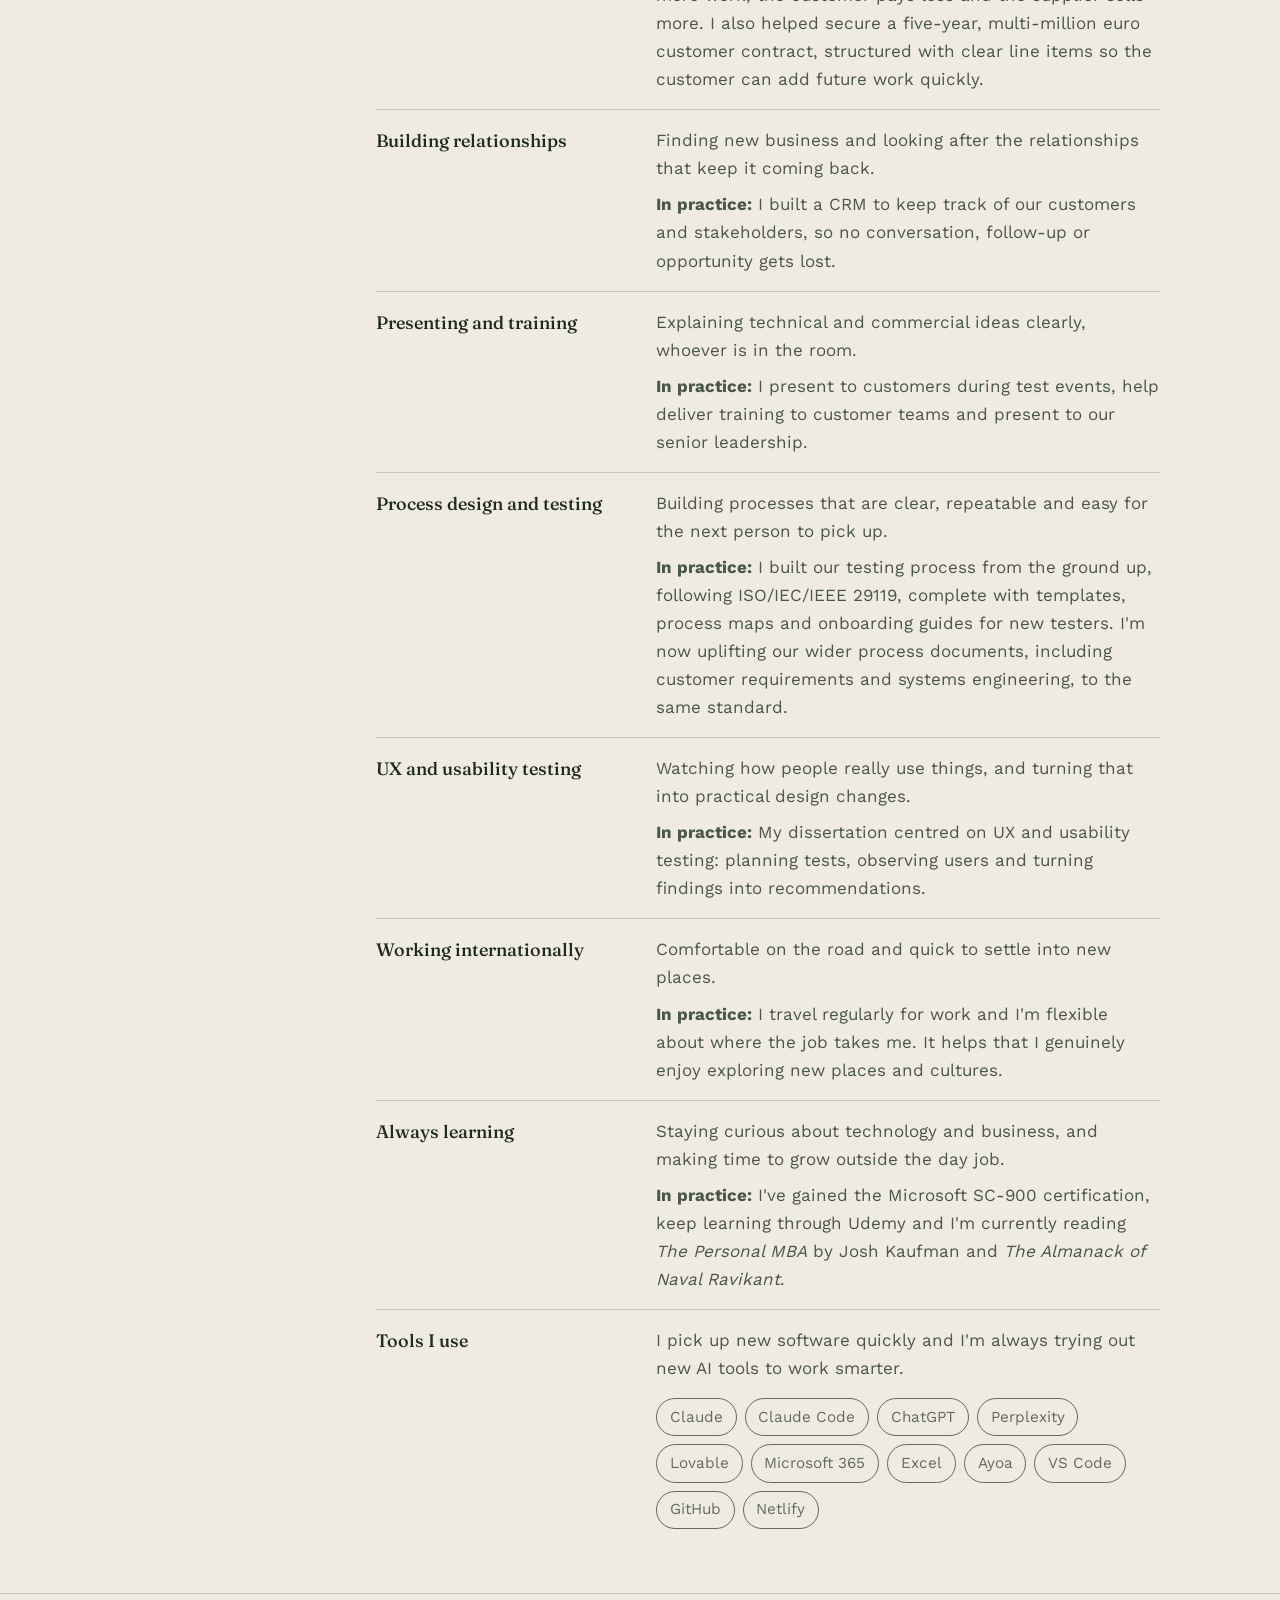
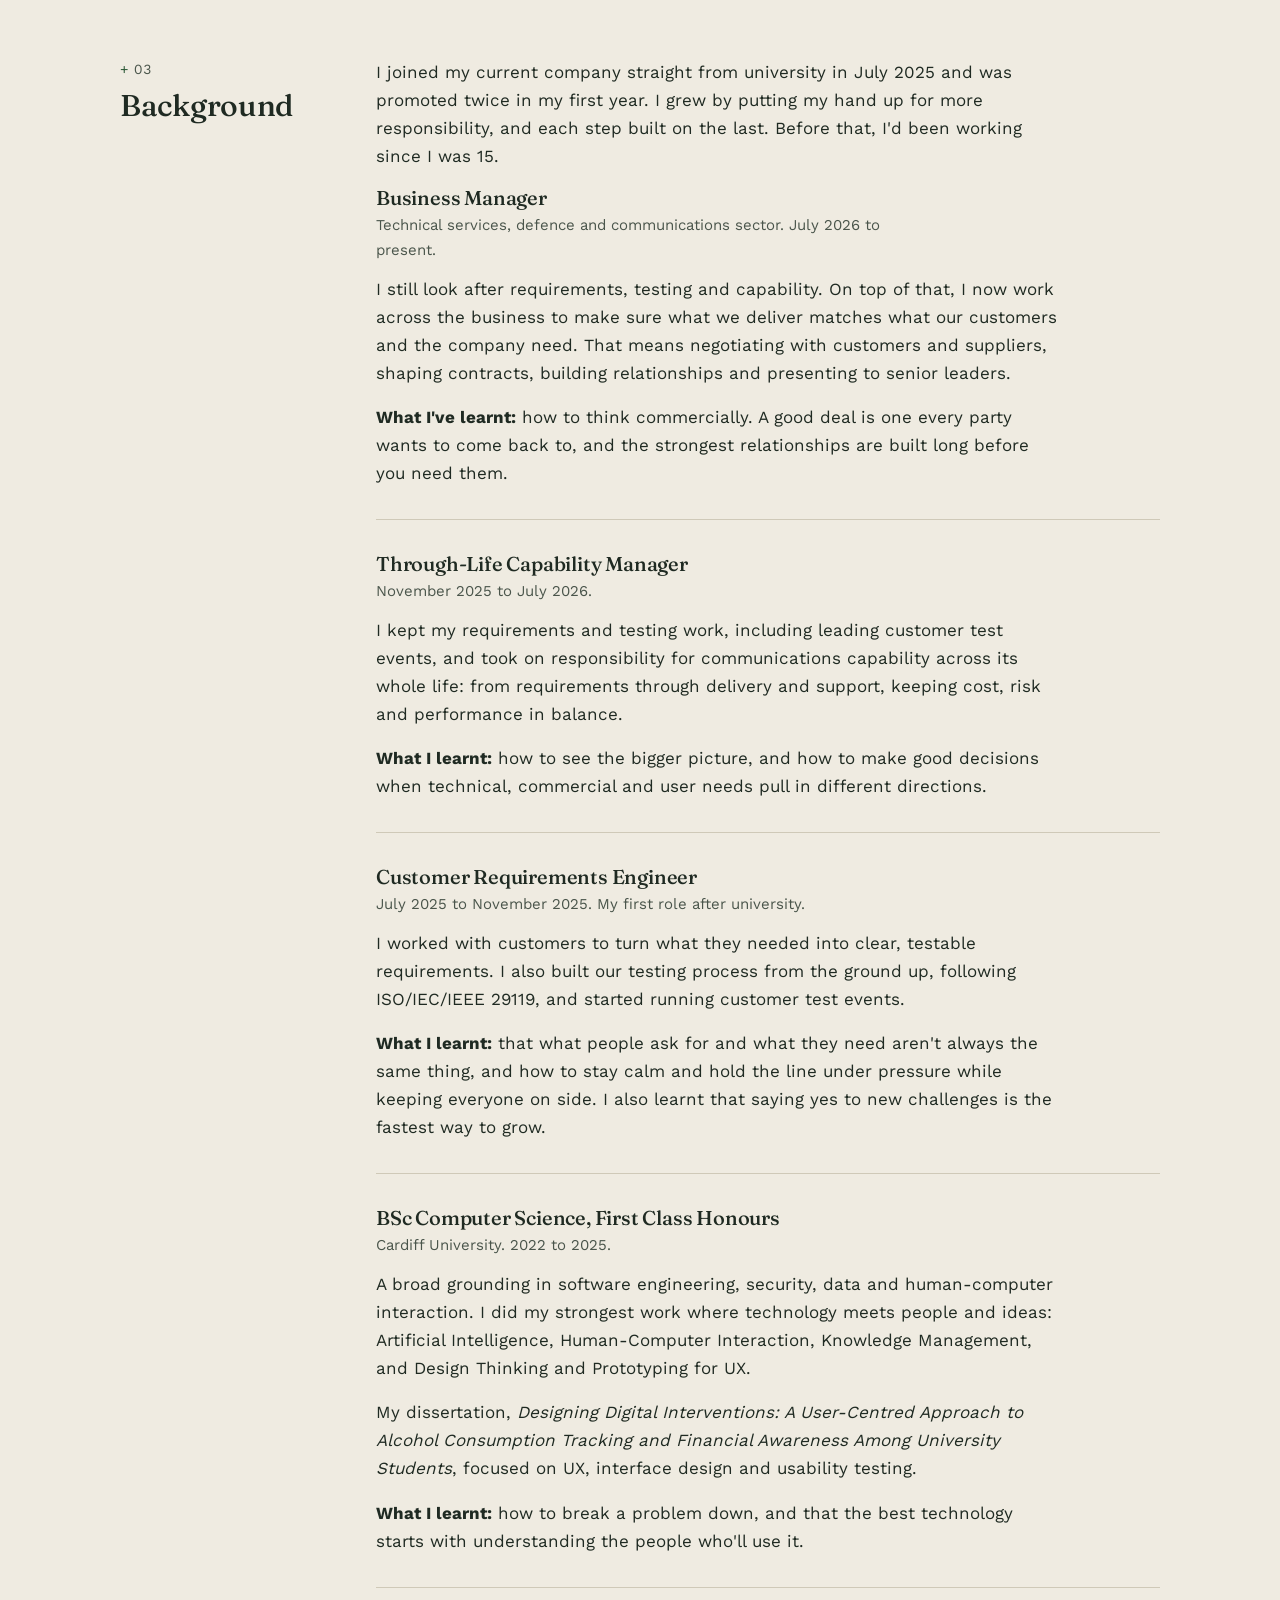
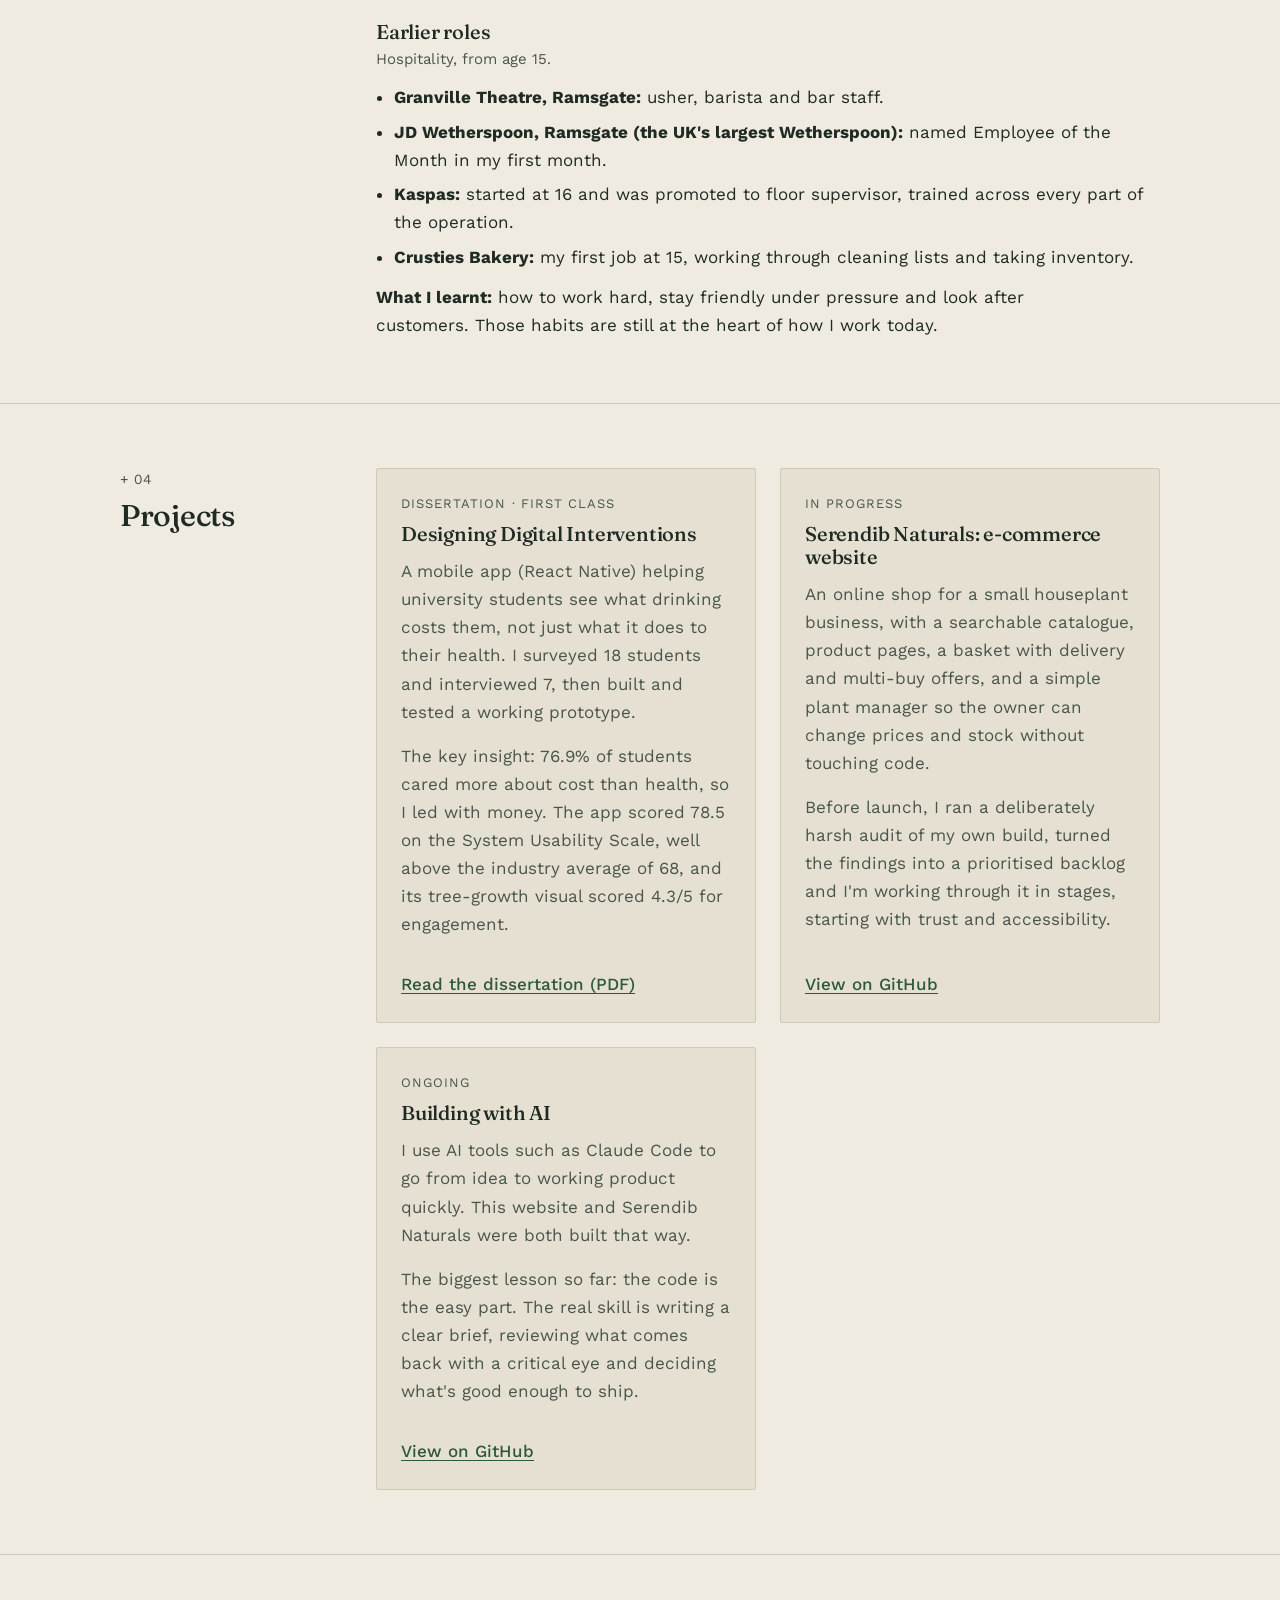
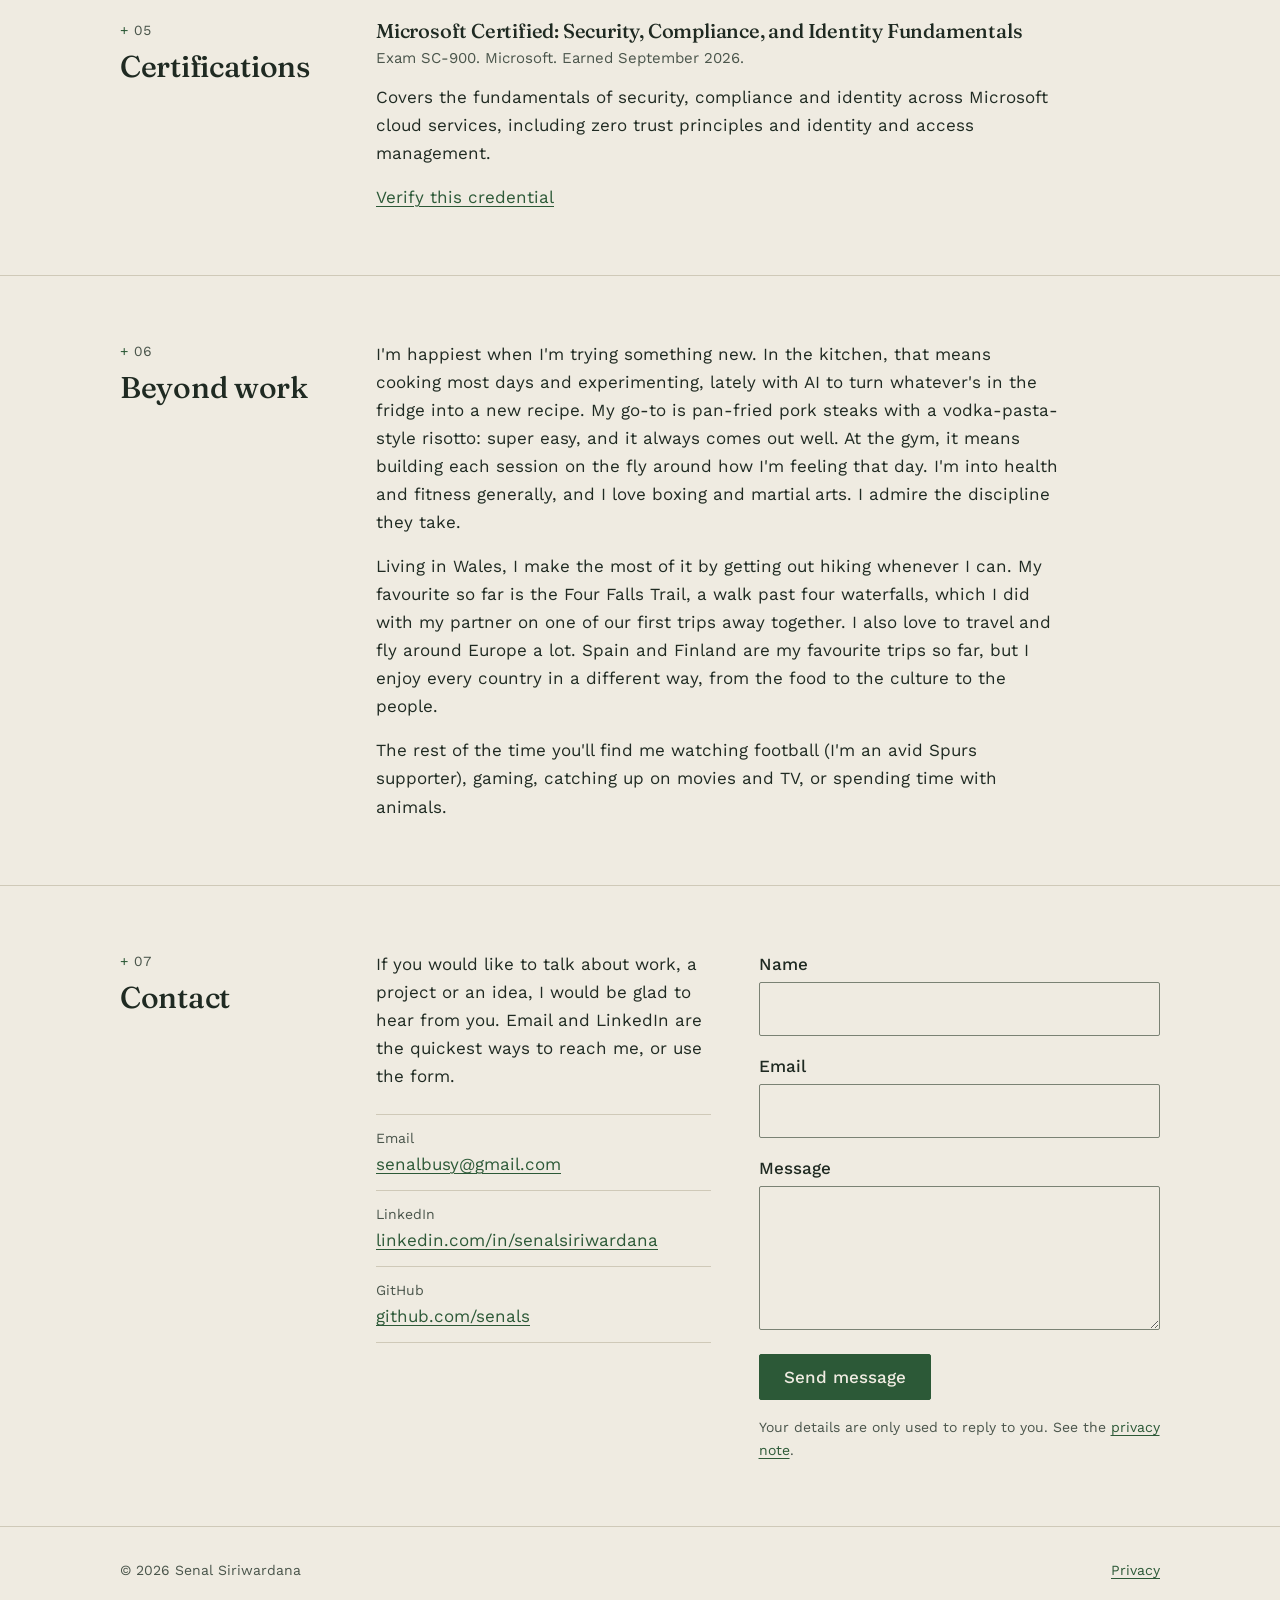
==== commit f774bb36: "Deployment code" ====
--- a/index.html
+++ b/index.html
@@ -9,7 +9,7 @@
   <script src="theme.js"></script>
 
   <title>Senal Siriwardana | Business manager, Cardiff</title>
-  <meta name="description" content="Senal Siriwardana is a Business Manager based in Penarth, near Cardiff, with a background in computer science and businesss.">
+  <meta name="description" content="Senal Siriwardana is a Business Manager based in Penarth, near Cardiff, with a background in computer science and business.">
   <link rel="canonical" href="https://senalsiriwardana.co.uk/">
 
   <!-- Social sharing -->
@@ -112,6 +112,7 @@
           <p>I work in the Technical Services as a Business Manager, which entails ensuring our capabilities are meeting business needs, communicating company-wide, from the company owners, to the commercial team, to the project managers, to the engineers and specialists.</p>
           <p>My passion for technology stemmed from gaming, where I began questioning how games ran, the stories they told and the thought process behind how they were designed. This paved my academic pathway, studying Computer Science at Cardiff University, where I achieved a First Class BSc (Hons). From my degree I could home in on my interests in the field; I developed a fascination in fintech, machine learning and cyber-security. You will see this from my projects below!</p>
           <p>At work, I like to be someone anyone can approach, where people feel heard and acknowledged and still get what they came for, with efficiency and clarity. I enjoy interacting with people day-to-day, and pride myself on my ability to communicate and get things done.</p>
+        </div>
       </div>
     </section>
 
@@ -212,7 +213,7 @@
   </div>
 </section>
 
-    <!-- ============ 4. BACKGROUND ============ -->
+<!-- ============ 4. BACKGROUND ============ -->
     <section class="section" id="background" aria-labelledby="background-title">
       <div class="wrap">
         <div>
@@ -220,17 +221,47 @@
           <h2 id="background-title">Background</h2>
         </div>
         <div>
+          <p class="background-intro">I joined my current company straight from university in July 2025 and was promoted twice in my first year. I grew by putting my hand up for more responsibility, and each step built on the last. Before that, I'd been working since I was 15.</p>
+
+          <article class="entry">
+            <h3>Business Manager</h3>
+            <p class="entry-meta">Technical services, defence and communications sector. July 2026 to present.</p>
+            <p>I still look after requirements, testing and capability. On top of that, I now work across the business to make sure what we deliver matches what our customers and the company need. That means negotiating with customers and suppliers, shaping contracts, building relationships and presenting to senior leaders.</p>
+            <p><strong>What I've learnt:</strong> how to think commercially. A good deal is one every party wants to come back to, and the strongest relationships are built long before you need them.</p>
+          </article>
+
           <article class="entry">
             <h3>Through-Life Capability Manager</h3>
-            <p class="entry-meta">Defence and communications sector. [PLACEHOLDER: start year] to present.</p>
-            <p>I manage communications capability across its full life: shaping requirements with the people who use it, planning how it is delivered and supported, and keeping cost, risk and performance in balance as needs change. The work sits between technical, commercial and user communities, so much of it is about making good decisions with all three in the room.</p>
-            <p>[PLACEHOLDER: a sentence on earlier roles or how you got here, if you would like one. Keep it high-level.]</p>
+            <p class="entry-meta">November 2025 to July 2026.</p>
+            <p>I kept my requirements and testing work, including leading customer test events, and took on responsibility for communications capability across its whole life: from requirements through delivery and support, keeping cost, risk and performance in balance.</p>
+            <p><strong>What I learnt:</strong> how to see the bigger picture, and how to make good decisions when technical, commercial and user needs pull in different directions.</p>
+          </article>
+
+          <article class="entry">
+            <h3>Customer Requirements Engineer</h3>
+            <p class="entry-meta">July 2025 to November 2025. My first role after university.</p>
+            <p>I worked with customers to turn what they needed into clear, testable requirements. I also built our testing process from the ground up, following ISO/IEC/IEEE 29119, and started running customer test events.</p>
+            <p><strong>What I learnt:</strong> that what people ask for and what they need aren't always the same thing, and how to stay calm and hold the line under pressure while keeping everyone on side. I also learnt that saying yes to new challenges is the fastest way to grow.</p>
           </article>
 
           <article class="entry">
             <h3>BSc Computer Science, First Class Honours</h3>
-            <p class="entry-meta">Cardiff University. [PLACEHOLDER: graduation year].</p>
-            <p>A broad grounding in software engineering, data and human-computer interaction. My dissertation, <cite>Designing Digital Interventions: A User-Centred Approach to Alcohol Consumption Tracking and Financial Awareness Among University Students</cite>, focused on UX, interface design and usability testing.</p>
+            <p class="entry-meta">Cardiff University. 2022 to 2025.</p>
+            <p>A broad grounding in software engineering, security, data and human-computer interaction. I did my strongest work where technology meets people and ideas: Artificial Intelligence, Human-Computer Interaction, Knowledge Management, and Design Thinking and Prototyping for UX.</p>
+            <p>My dissertation, <em>Designing Digital Interventions: A User-Centred Approach to Alcohol Consumption Tracking and Financial Awareness Among University Students</em>, focused on UX, interface design and usability testing.</p>
+            <p><strong>What I learnt:</strong> how to break a problem down, and that the best technology starts with understanding the people who'll use it.</p>
+          </article>
+
+          <article class="entry">
+            <h3>Earlier roles</h3>
+            <p class="entry-meta">Hospitality, from age 15.</p>
+            <ul class="earlier-roles">
+              <li><strong>Granville Theatre, Ramsgate:</strong> usher, barista and bar staff.</li>
+              <li><strong>JD Wetherspoon, Ramsgate (the UK's largest Wetherspoon):</strong> named Employee of the Month in my first month.</li>
+              <li><strong>Kaspas:</strong> started at 16 and was promoted to floor supervisor, trained across every part of the operation.</li>
+              <li><strong>Crusties Bakery:</strong> my first job at 15, working through cleaning lists and taking inventory.</li>
+            </ul>
+            <p><strong>What I learnt:</strong> how to work hard, stay friendly under pressure and look after customers. Those habits are still at the heart of how I work today.</p>
           </article>
         </div>
       </div>
@@ -247,27 +278,19 @@
         <ul class="cards">
           <li>
             <article class="card">
-              <p class="card-status">Dissertation</p>
+              <p class="card-status">Dissertation · First Class</p>
               <h3>Designing Digital Interventions</h3>
-              <p>A user-centred design project exploring how a digital tool could help university students track their alcohol consumption and see what it costs them. [PLACEHOLDER: one or two sentences on your method, for example how many participants you tested with, and the main finding.]</p>
-              <!-- PLACEHOLDER LINK: replace href with a link to the write-up or PDF -->
-              <a class="card-link" href="https://github.com/senals" rel="noopener">Read more</a>
+              <p>A mobile app (React Native) helping university students see what drinking costs them, not just what it does to their health. I surveyed 18 students and interviewed 7, then built and tested a working prototype.</p>
+              <p>The key insight: 76.9% of students cared more about cost than health, so I led with money. The app scored 78.5 on the System Usability Scale, well above the industry average of 68, and its tree-growth visual scored 4.3/5 for engagement.</p>
+              <a class="card-link" href="assets/dissertation.pdf" target="_blank" rel="noopener">Read the dissertation (PDF)</a>
             </article>
           </li>
           <li>
             <article class="card">
               <p class="card-status">In progress</p>
-              <h3>E-commerce website</h3>
-              <p>[PLACEHOLDER: what the shop sells or who it is for, what you are building it with, and what you are learning from it.]</p>
-              <!-- PLACEHOLDER LINK: replace href with the repo or live site -->
-              <a class="card-link" href="https://github.com/senals" rel="noopener">View on GitHub</a>
-            </article>
-          </li>
-          <li>
-            <article class="card">
-              <p class="card-status">In progress</p>
-              <h3>Finance tracker</h3>
-              <p>[PLACEHOLDER: what it tracks, why you wanted to build your own, and what it is built with.]</p>
+              <h3>Serendib Naturals: e-commerce website</h3>
+              <p>An online shop for a small houseplant business, with a searchable catalogue, product pages, a basket with delivery and multi-buy offers, and a simple plant manager so the owner can change prices and stock without touching code.</p>
+              <p>Before launch, I ran a deliberately harsh audit of my own build, turned the findings into a prioritised backlog and I'm working through it in stages, starting with trust and accessibility.</p>
               <!-- PLACEHOLDER LINK: replace href with the repo or live site -->
               <a class="card-link" href="https://github.com/senals" rel="noopener">View on GitHub</a>
             </article>
@@ -275,8 +298,9 @@
           <li>
             <article class="card">
               <p class="card-status">Ongoing</p>
-              <h3>Experiments with AI</h3>
-              <p>[PLACEHOLDER: the kinds of things you are trying, for example building small tools with AI assistants, and one thing that has surprised you.]</p>
+              <h3>Building with AI</h3>
+              <p>I use AI tools such as Claude Code to go from idea to working product quickly. This website and Serendib Naturals were both built that way.</p>
+              <p>The biggest lesson so far: the code is the easy part. The real skill is writing a clear brief, reviewing what comes back with a critical eye and deciding what's good enough to ship.</p>
               <!-- PLACEHOLDER LINK: replace href with a repo or write-up -->
               <a class="card-link" href="https://github.com/senals" rel="noopener">View on GitHub</a>
             </article>
@@ -295,10 +319,9 @@
         <div>
           <article class="entry">
             <h3>Microsoft Certified: Security, Compliance, and Identity Fundamentals</h3>
-            <p class="entry-meta">Exam SC-900. Microsoft. [PLACEHOLDER: month and year passed].</p>
+            <p class="entry-meta">Exam SC-900. Microsoft. Earned September 2026.</p>
             <p>Covers the fundamentals of security, compliance and identity across Microsoft cloud services, including zero trust principles and identity and access management.</p>
-            <!-- PLACEHOLDER: add your Microsoft Learn credential link here if you want one, for example:
-            <p><a href="https://learn.microsoft.com/..." rel="noopener">Verify this credential</a></p> -->
+            <p><a href="https://learn.microsoft.com/en-us/users/senalsiriwardana-7171/credentials/certification/security-compliance-and-identity-fundamentals?tab=credentials-tab" target="_blank" rel="noopener">Verify this credential</a></p>
           </article>
         </div>
       </div>
@@ -312,9 +335,9 @@
           <h2 id="beyond-title">Beyond work</h2>
         </div>
         <div>
-          <p>Away from work I am usually in the kitchen or planning the next trip. I cook most days and like trying dishes I have not made before. [PLACEHOLDER: a cuisine or dish you are known for.]</p>
-          <p>Travel is the other constant. [PLACEHOLDER: a favourite place you have been, or where you are heading next, and what you look for when you travel.]</p>
-          <p>[PLACEHOLDER: one or two other hobbies, for example a sport, something you are learning, or how you spend a weekend around Penarth.]</p>
+          <p>I'm happiest when I'm trying something new. In the kitchen, that means cooking most days and experimenting, lately with AI to turn whatever's in the fridge into a new recipe. My go-to is pan-fried pork steaks with a vodka-pasta-style risotto: super easy, and it always comes out well. At the gym, it means building each session on the fly around how I'm feeling that day. I'm into health and fitness generally, and I love boxing and martial arts. I admire the discipline they take.</p>
+          <p>Living in Wales, I make the most of it by getting out hiking whenever I can. My favourite so far is the Four Falls Trail, a walk past four waterfalls, which I did with my partner on one of our first trips away together. I also love to travel and fly around Europe a lot. Spain and Finland are my favourite trips so far, but I enjoy every country in a different way, from the food to the culture to the people.</p>
+          <p>The rest of the time you'll find me watching football (I'm an avid Spurs supporter), gaming, catching up on movies and TV, or spending time with animals.</p>
         </div>
       </div>
     </section>
--- a/styles.css
+++ b/styles.css
@@ -338,6 +338,8 @@
 /* Background: entries */
 .entry + .entry { margin-top: var(--space-6); padding-top: var(--space-6); border-top: 1px solid var(--rule); }
 .entry-meta { color: var(--muted); font-size: 0.9375rem; margin: var(--space-1) 0 var(--space-3); }
+.earlier-roles { padding-left: 1.1rem; margin: 0.75rem 0; }
+.earlier-roles li { margin-bottom: 0.4rem; }
 
 /* Projects: cards */
 .cards {
